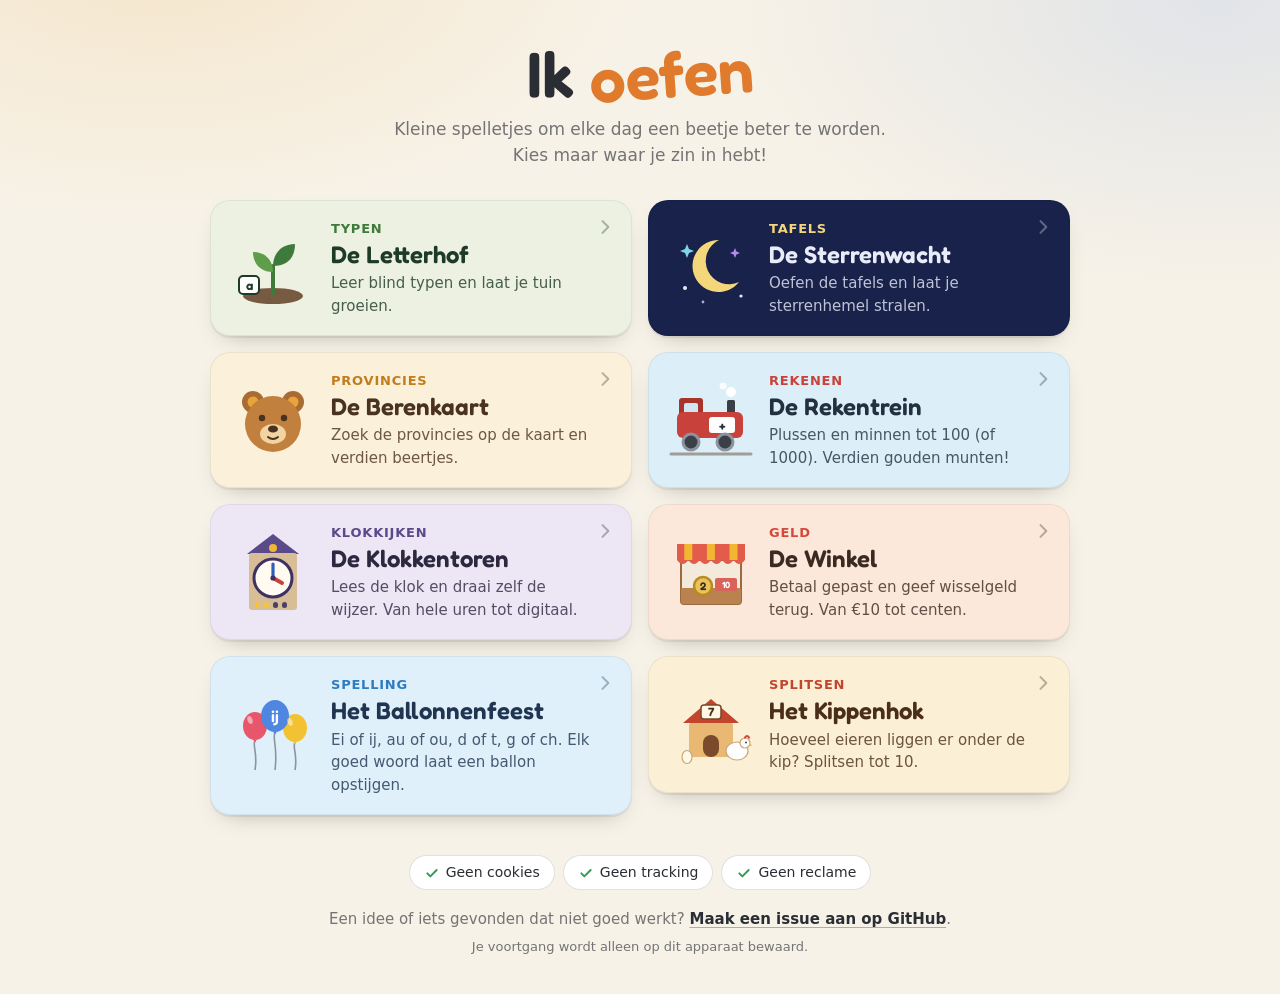
==== index.html @ abec137d "Alle spellen: layout schaalt met de schermhoogte, favicon en betere titel - Klokkentoren: grote wijz" ====
<!doctype html>
<html lang="nl">
<meta charset="utf-8">
<meta name="viewport" content="width=device-width, initial-scale=1">
<link rel="icon" href="/favicon.svg" type="image/svg+xml">
<link rel="apple-touch-icon" href="/apple-touch-icon.png">
<title>Ik oefen — gratis oefenspelletjes voor de basisschool</title>
<meta name="description" content="Gratis oefenspelletjes voor de basisschool: rekenen, splitsen, tafels, klokkijken, geld, spelling, typen en provincies. Geen cookies, geen tracking, geen reclame.">
<link rel="canonical" href="https://ik-oefen.nl/">
<meta property="og:type" content="website">
<meta property="og:locale" content="nl_NL">
<meta property="og:site_name" content="Ik oefen">
<meta property="og:title" content="Ik oefen — gratis oefenspelletjes voor de basisschool">
<meta property="og:description" content="Gratis oefenspelletjes voor de basisschool: rekenen, splitsen, tafels, klokkijken, geld, spelling, typen en provincies. Geen cookies, geen tracking, geen reclame.">
<meta property="og:url" content="https://ik-oefen.nl/">
<link rel="stylesheet" href="fonts/fredoka.css">
<style>
  :root{
    --papier:#F7F2E7;
    --tekst:#2A2D34;
    --zacht:rgba(42,45,52,.64);
    --lijn:rgba(42,45,52,.14);
  }
  *{box-sizing:border-box}
  html,body{margin:0}
  body{
    min-height:100vh;
    background:
      radial-gradient(700px 380px at 12% -5%, rgba(232,163,58,.16), transparent 70%),
      radial-gradient(700px 420px at 95% 0%, rgba(91,141,239,.14), transparent 70%),
      var(--papier);
    color:var(--tekst);
    font-family:ui-sans-serif,system-ui,-apple-system,"Segoe UI",Roboto,sans-serif;
    line-height:1.5;
    padding:40px 16px 32px;
  }
  .wrap{max-width:860px;margin:0 auto}

  header{text-align:center;margin-bottom:32px}
  h1{font-family:Fredoka,ui-rounded,system-ui,sans-serif;font-weight:600;font-size:clamp(40px,10vw,64px);line-height:1.05;margin:0}
  h1 span{display:inline-block;transform:rotate(-4deg);color:#E07A2C}
  .intro{margin:10px auto 0;max-width:30em;font-size:17px;color:var(--zacht)}

  .spellen{display:grid;grid-template-columns:repeat(auto-fit,minmax(min(100%,340px),1fr));gap:16px;list-style:none;padding:0;margin:0}
  .spel{
    position:relative;display:flex;gap:16px;align-items:center;min-height:132px;
    padding:18px 40px 18px 20px;border-radius:20px;text-decoration:none;color:var(--fg);background:var(--bg);
    border:1px solid rgba(0,0,0,.06);box-shadow:0 2px 0 rgba(0,0,0,.06),0 10px 24px -14px rgba(0,0,0,.35);
    transition:transform .15s ease, box-shadow .15s ease;
  }
  .spel:hover{transform:translateY(-3px) rotate(-.4deg);box-shadow:0 2px 0 rgba(0,0,0,.06),0 16px 30px -14px rgba(0,0,0,.4)}
  .spel:active{transform:translateY(0)}
  .spel:focus-visible{outline:3px solid #5B8DEF;outline-offset:3px}
  .spel svg{flex:none;width:84px;height:84px}
  .spel .wat{display:block;font-size:13px;font-weight:600;letter-spacing:.06em;text-transform:uppercase;color:var(--accent)}
  .spel h2{font-family:Fredoka,ui-rounded,sans-serif;font-weight:600;font-size:24px;line-height:1.15;margin:2px 0 4px}
  .spel p{margin:0;font-size:15px;opacity:.8}
  .spel .pijl{width:20px;height:20px;position:absolute;right:16px;top:16px;opacity:.35;transition:opacity .15s,transform .15s}
  .spel:hover .pijl{opacity:.8;transform:translateX(3px)}

  .letterhof{--bg:#ECF1E2;--fg:#1E3A28;--accent:#3F7A3D}
  .sterrenwacht{--bg:#18224A;--fg:#E9ECF8;--accent:#F3D77A}
  .berenkaart{--bg:#FBF0D9;--fg:#4A3220;--accent:#C27C1A}
  .rekentrein{--bg:#DCEEF7;--fg:#23313F;--accent:#C8423B}
  .klokkentoren{--bg:#ECE6F5;--fg:#2B2840;--accent:#5B4A8A}
  .winkel{--bg:#FCE8DA;--fg:#3A2A22;--accent:#D24A3A}
  .ballonnenfeest{--bg:#DFF0FB;--fg:#1F3550;--accent:#2F7BBF}
  .kippenhok{--bg:#FBEFD6;--fg:#4A2E1A;--accent:#C2452D}

  footer{margin-top:40px;text-align:center;font-size:15px;color:var(--zacht)}
  .beloftes{display:flex;flex-wrap:wrap;justify-content:center;gap:8px;list-style:none;padding:0;margin:0 0 18px}
  .beloftes li{display:inline-flex;align-items:center;gap:6px;background:#fff;border:1px solid var(--lijn);border-radius:999px;padding:6px 14px;color:var(--tekst);font-size:14px}
  .beloftes svg{width:16px;height:16px;color:#2F9E5B}
  footer p{margin:6px 0}
  footer a{color:var(--tekst);font-weight:600;text-decoration-color:rgba(42,45,52,.35);text-underline-offset:3px}
  footer a:hover{text-decoration-color:currentColor}
  .klein{font-size:13px}
</style>

<div class="wrap">
  <header>
    <h1>Ik <span>oefen</span></h1>
    <p class="intro">Kleine spelletjes om elke dag een beetje beter te worden. Kies maar waar je zin in hebt!</p>
  </header>

  <ul class="spellen">
    <li><a class="spel letterhof" href="typen/">
      <svg viewBox="0 0 84 84" aria-hidden="true">
        <ellipse cx="42" cy="70" rx="30" ry="8" fill="#6B4A31" opacity=".9"/>
        <path d="M42 68 V40" stroke="#3F7A3D" stroke-width="4" stroke-linecap="round"/>
        <path d="M42 46 C30 46 22 38 22 26 C34 26 42 34 42 46Z" fill="#5E9E4A"/>
        <path d="M42 40 C42 28 50 18 64 18 C64 32 56 40 42 40Z" fill="#3F7A3D"/>
        <rect x="8" y="50" width="20" height="18" rx="4" fill="#fff" stroke="#1E3A28" stroke-width="2"/>
        <text x="18" y="64" text-anchor="middle" font-family="Fredoka,sans-serif" font-weight="600" font-size="13" fill="#1E3A28">a</text>
      </svg>
      <div><span class="wat">Typen</span><h2>De Letterhof</h2><p>Leer blind typen en laat je tuin groeien.</p></div>
      <svg class="pijl" viewBox="0 0 24 24" width="20" height="20" aria-hidden="true"><path d="M9 5l7 7-7 7" fill="none" stroke="currentColor" stroke-width="2.4" stroke-linecap="round" stroke-linejoin="round"/></svg>
    </a></li>

    <li><a class="spel sterrenwacht" href="tafels/">
      <svg viewBox="0 0 84 84" aria-hidden="true">
        <path d="M50 14 A26 26 0 1 0 70 56 A20 20 0 1 1 50 14Z" fill="#F3D77A"/>
        <path d="M18 18 l2 5 5 2 -5 2 -2 5 -2 -5 -5 -2 5 -2z" fill="#7FD4E8"/>
        <path d="M66 22 l1.4 3.6 3.6 1.4 -3.6 1.4 -1.4 3.6 -1.4 -3.6 -3.6 -1.4 3.6 -1.4z" fill="#B48CF0"/>
        <circle cx="16" cy="62" r="2" fill="#E9ECF8"/><circle cx="72" cy="70" r="1.6" fill="#E9ECF8"/><circle cx="34" cy="76" r="1.4" fill="#E9ECF8" opacity=".7"/>
      </svg>
      <div><span class="wat">Tafels</span><h2>De Sterrenwacht</h2><p>Oefen de tafels en laat je sterrenhemel stralen.</p></div>
      <svg class="pijl" viewBox="0 0 24 24" width="20" height="20" aria-hidden="true"><path d="M9 5l7 7-7 7" fill="none" stroke="currentColor" stroke-width="2.4" stroke-linecap="round" stroke-linejoin="round"/></svg>
    </a></li>

    <li><a class="spel berenkaart" href="provincies/">
      <svg viewBox="0 0 84 84" aria-hidden="true">
        <circle cx="22" cy="24" r="11" fill="#A86B32"/><circle cx="62" cy="24" r="11" fill="#A86B32"/>
        <circle cx="22" cy="24" r="5.5" fill="#E8A33A"/><circle cx="62" cy="24" r="5.5" fill="#E8A33A"/>
        <circle cx="42" cy="46" r="28" fill="#C2803F"/>
        <ellipse cx="42" cy="56" rx="13" ry="10" fill="#F2D3A2"/>
        <ellipse cx="42" cy="51" rx="5" ry="3.6" fill="#4A3220"/>
        <path d="M37 59 q5 4 10 0" stroke="#4A3220" stroke-width="2" fill="none" stroke-linecap="round"/>
        <circle cx="31" cy="40" r="3.2" fill="#4A3220"/><circle cx="53" cy="40" r="3.2" fill="#4A3220"/>
      </svg>
      <div><span class="wat">Provincies</span><h2>De Berenkaart</h2><p>Zoek de provincies op de kaart en verdien beertjes.</p></div>
      <svg class="pijl" viewBox="0 0 24 24" width="20" height="20" aria-hidden="true"><path d="M9 5l7 7-7 7" fill="none" stroke="currentColor" stroke-width="2.4" stroke-linecap="round" stroke-linejoin="round"/></svg>
    </a></li>

    <li><a class="spel rekentrein" href="rekenen/">
      <svg viewBox="0 0 84 84" aria-hidden="true">
        <circle cx="62" cy="14" r="5" fill="#fff"/><circle cx="54" cy="8" r="3.5" fill="#fff" opacity=".8"/>
        <rect x="58" y="22" width="8" height="14" rx="1.5" fill="#3A3F48"/>
        <rect x="10" y="20" width="24" height="22" rx="3" fill="#A8332D"/>
        <rect x="15" y="25" width="14" height="11" rx="2" fill="#CFE7F4"/>
        <rect x="8" y="34" width="66" height="26" rx="6" fill="#C8423B"/>
        <rect x="40" y="39" width="26" height="16" rx="3" fill="#fff"/>
        <text x="53" y="52" text-anchor="middle" font-family="Fredoka,sans-serif" font-weight="600" font-size="13" fill="#23313F">+</text>
        <circle cx="22" cy="64" r="8" fill="#3A3F48" stroke="#8C939E" stroke-width="3"/>
        <circle cx="56" cy="64" r="8" fill="#3A3F48" stroke="#8C939E" stroke-width="3"/>
        <path d="M2 76 H82" stroke="#7A6A58" stroke-width="3" stroke-linecap="round" opacity=".6"/>
      </svg>
      <div><span class="wat">Rekenen</span><h2>De Rekentrein</h2><p>Plussen en minnen tot 100 (of 1000). Verdien gouden munten!</p></div>
      <svg class="pijl" viewBox="0 0 24 24" width="20" height="20" aria-hidden="true"><path d="M9 5l7 7-7 7" fill="none" stroke="currentColor" stroke-width="2.4" stroke-linecap="round" stroke-linejoin="round"/></svg>
    </a></li>
    <li><a class="spel klokkentoren" href="klok/">
      <svg viewBox="0 0 84 84" aria-hidden="true">
        <path d="M42 4 L68 24 H16 Z" fill="#5B4A8A"/>
        <circle cx="42" cy="18" r="4" fill="#F2B632"/>
        <rect x="18" y="23" width="48" height="57" rx="3" fill="#D8BE96"/>
        <circle cx="42" cy="48" r="19" fill="#FFFBF0" stroke="#3E3263" stroke-width="3"/>
        <path d="M42 48 V34" stroke="#2F5FB8" stroke-width="3.2" stroke-linecap="round"/>
        <path d="M42 48 L51 53" stroke="#C8423B" stroke-width="4" stroke-linecap="round"/>
        <circle cx="42" cy="48" r="2.6" fill="#3E3263"/>
        <g fill="#F5C342"><rect x="24" y="72" width="5" height="6" rx="2.5"/><rect x="33" y="72" width="5" height="6" rx="2.5"/></g>
        <g fill="#4A4166"><rect x="42" y="72" width="5" height="6" rx="2.5"/><rect x="51" y="72" width="5" height="6" rx="2.5"/></g>
      </svg>
      <div><span class="wat">Klokkijken</span><h2>De Klokkentoren</h2><p>Lees de klok en draai zelf de wijzer. Van hele uren tot digitaal.</p></div>
      <svg class="pijl" viewBox="0 0 24 24" width="20" height="20" aria-hidden="true"><path d="M9 5l7 7-7 7" fill="none" stroke="currentColor" stroke-width="2.4" stroke-linecap="round" stroke-linejoin="round"/></svg>
    </a></li>
    <li><a class="spel winkel" href="geld/">
      <svg viewBox="0 0 84 84" aria-hidden="true">
        <rect x="12" y="30" width="60" height="44" rx="3" fill="#F4EADB" stroke="#9C6A3D" stroke-width="2"/>
        <path d="M8 14 H76 V30 H8 Z" fill="#E25B4B"/>
        <path d="M8 30 q5.7 8 11.3 0 q5.7 8 11.3 0 q5.7 8 11.3 0 q5.7 8 11.3 0 q5.7 8 11.3 0 q5.7 8 11.3 0 Z" fill="#E25B4B"/>
        <path d="M19.3 14 V30 M41.9 14 V30 M64.5 14 V30" stroke="#F2B632" stroke-width="8"/>
        <rect x="12" y="58" width="60" height="16" rx="2" fill="#B9824F"/>
        <circle cx="34" cy="56" r="9" fill="#E9C25A" stroke="#B88A1F" stroke-width="2.5"/>
        <text x="34" y="60" text-anchor="middle" font-family="Fredoka,sans-serif" font-weight="600" font-size="11" fill="#3A2A22">2</text>
        <rect x="46" y="48" width="22" height="13" rx="2" fill="#D9625A"/>
        <text x="57" y="58" text-anchor="middle" font-family="Fredoka,sans-serif" font-weight="600" font-size="9" fill="#fff">10</text>
      </svg>
      <div><span class="wat">Geld</span><h2>De Winkel</h2><p>Betaal gepast en geef wisselgeld terug. Van €10 tot centen.</p></div>
      <svg class="pijl" viewBox="0 0 24 24" width="20" height="20" aria-hidden="true"><path d="M9 5l7 7-7 7" fill="none" stroke="currentColor" stroke-width="2.4" stroke-linecap="round" stroke-linejoin="round"/></svg>
    </a></li>
    <li><a class="spel ballonnenfeest" href="spelling/">
      <svg viewBox="0 0 84 84" aria-hidden="true">
        <path d="M24 46c-3 6 3 12 0 30M44 38c-3 7 3 14 0 38M64 48c-3 6 3 12 0 28" fill="none" stroke="#8A93A0" stroke-width="1.6"/>
        <ellipse cx="24" cy="32" rx="12" ry="14" fill="#E8566C"/><path d="M22 45.5h4l-2 3z" fill="#E8566C"/>
        <ellipse cx="64" cy="34" rx="12" ry="14" fill="#F2C232"/><path d="M62 47.5h4l-2 3z" fill="#F2C232"/>
        <ellipse cx="44" cy="22" rx="14" ry="16" fill="#4F86E0"/><path d="M42 37.5h4l-2 3z" fill="#4F86E0"/>
        <text x="44" y="28" text-anchor="middle" font-family="Fredoka,sans-serif" font-weight="600" font-size="16" fill="#fff">ij</text>
        <ellipse cx="19" cy="26" rx="2.5" ry="4" fill="rgba(255,255,255,.5)" transform="rotate(-20 19 26)"/>
        <ellipse cx="59" cy="28" rx="2.5" ry="4" fill="rgba(255,255,255,.5)" transform="rotate(-20 59 28)"/>
      </svg>
      <div><span class="wat">Spelling</span><h2>Het Ballonnenfeest</h2><p>Ei of ij, au of ou, d of t, g of ch. Elk goed woord laat een ballon opstijgen.</p></div>
      <svg class="pijl" viewBox="0 0 24 24" width="20" height="20" aria-hidden="true"><path d="M9 5l7 7-7 7" fill="none" stroke="currentColor" stroke-width="2.4" stroke-linecap="round" stroke-linejoin="round"/></svg>
    </a></li>
    <li><a class="spel kippenhok" href="splitsen/">
      <svg viewBox="0 0 84 84" aria-hidden="true">
        <path d="M14 40 L42 16 L70 40 Z" fill="#C2452D"/>
        <rect x="20" y="40" width="44" height="34" rx="2" fill="#E9B872"/>
        <rect x="34" y="52" width="16" height="22" rx="8" fill="#7A4A2A"/>
        <rect x="32" y="22" width="20" height="14" rx="3" fill="#FFF8E7" stroke="#7A4A2A" stroke-width="1.5"/>
        <text x="42" y="33" text-anchor="middle" font-family="Fredoka,sans-serif" font-weight="600" font-size="12" fill="#4A2E1A">7</text>
        <ellipse cx="18" cy="74" rx="5" ry="6.5" fill="#FFF8E7" stroke="#C9A877" stroke-width="1.2"/>
        <ellipse cx="68" cy="68" rx="11" ry="9" fill="#FFFFFF" stroke="#C9A877" stroke-width="1.2"/>
        <circle cx="76" cy="60" r="5" fill="#FFFFFF" stroke="#C9A877" stroke-width="1.2"/>
        <path d="M76 54.5 q2 -3 4 0" fill="none" stroke="#D9443B" stroke-width="2.2" stroke-linecap="round"/>
        <path d="M80.5 61 l3 1 l-3 1.2 z" fill="#F2B632"/><circle cx="77" cy="59.5" r=".9" fill="#4A2E1A"/>
      </svg>
      <div><span class="wat">Splitsen</span><h2>Het Kippenhok</h2><p>Hoeveel eieren liggen er onder de kip? Splitsen tot 10.</p></div>
      <svg class="pijl" viewBox="0 0 24 24" width="20" height="20" aria-hidden="true"><path d="M9 5l7 7-7 7" fill="none" stroke="currentColor" stroke-width="2.4" stroke-linecap="round" stroke-linejoin="round"/></svg>
    </a></li>
  </ul>

  <footer>
    <ul class="beloftes">
      <li><svg viewBox="0 0 24 24" aria-hidden="true"><path d="M5 12.5l4.5 4.5L19 7.5" fill="none" stroke="currentColor" stroke-width="3" stroke-linecap="round" stroke-linejoin="round"/></svg>Geen cookies</li>
      <li><svg viewBox="0 0 24 24" aria-hidden="true"><path d="M5 12.5l4.5 4.5L19 7.5" fill="none" stroke="currentColor" stroke-width="3" stroke-linecap="round" stroke-linejoin="round"/></svg>Geen tracking</li>
      <li><svg viewBox="0 0 24 24" aria-hidden="true"><path d="M5 12.5l4.5 4.5L19 7.5" fill="none" stroke="currentColor" stroke-width="3" stroke-linecap="round" stroke-linejoin="round"/></svg>Geen reclame</li>
    </ul>
    <p>Een idee of iets gevonden dat niet goed werkt? <a href="https://github.com/NielsZeilemaker/ik-oefen/issues/new" rel="noopener">Maak een issue aan op GitHub</a>.</p>
    <p class="klein">Je voortgang wordt alleen op dit apparaat bewaard.</p>
  </footer>
</div>
</html>
---- fonts/fredoka.css ----
/* Fredoka, zelf gehost (SIL Open Font License 1.1, zie OFL-fredoka.txt).
   Variabel font: één bestand bevat de diktes 400 t/m 600. */
@font-face {
  font-family: 'Fredoka';
  font-style: normal;
  font-weight: 400 600;
  font-display: swap;
  src: url(fredoka-latin-ext.woff2) format('woff2');
  unicode-range: U+0100-02BA, U+02BD-02C5, U+02C7-02CC, U+02CE-02D7, U+02DD-02FF, U+0304, U+0308, U+0329, U+1D00-1DBF, U+1E00-1E9F, U+1EF2-1EFF, U+2020, U+20A0-20AB, U+20AD-20C4, U+2113, U+2C60-2C7F, U+A720-A7FF;
}
@font-face {
  font-family: 'Fredoka';
  font-style: normal;
  font-weight: 400 600;
  font-display: swap;
  src: url(fredoka-latin.woff2) format('woff2');
  unicode-range: U+0000-00FF, U+0131, U+0152-0153, U+02BB-02BC, U+02C6, U+02DA, U+02DC, U+0304, U+0308, U+0329, U+2000-206F, U+20AC, U+2122, U+2191, U+2193, U+2212, U+2215, U+FEFF, U+FFFD;
}
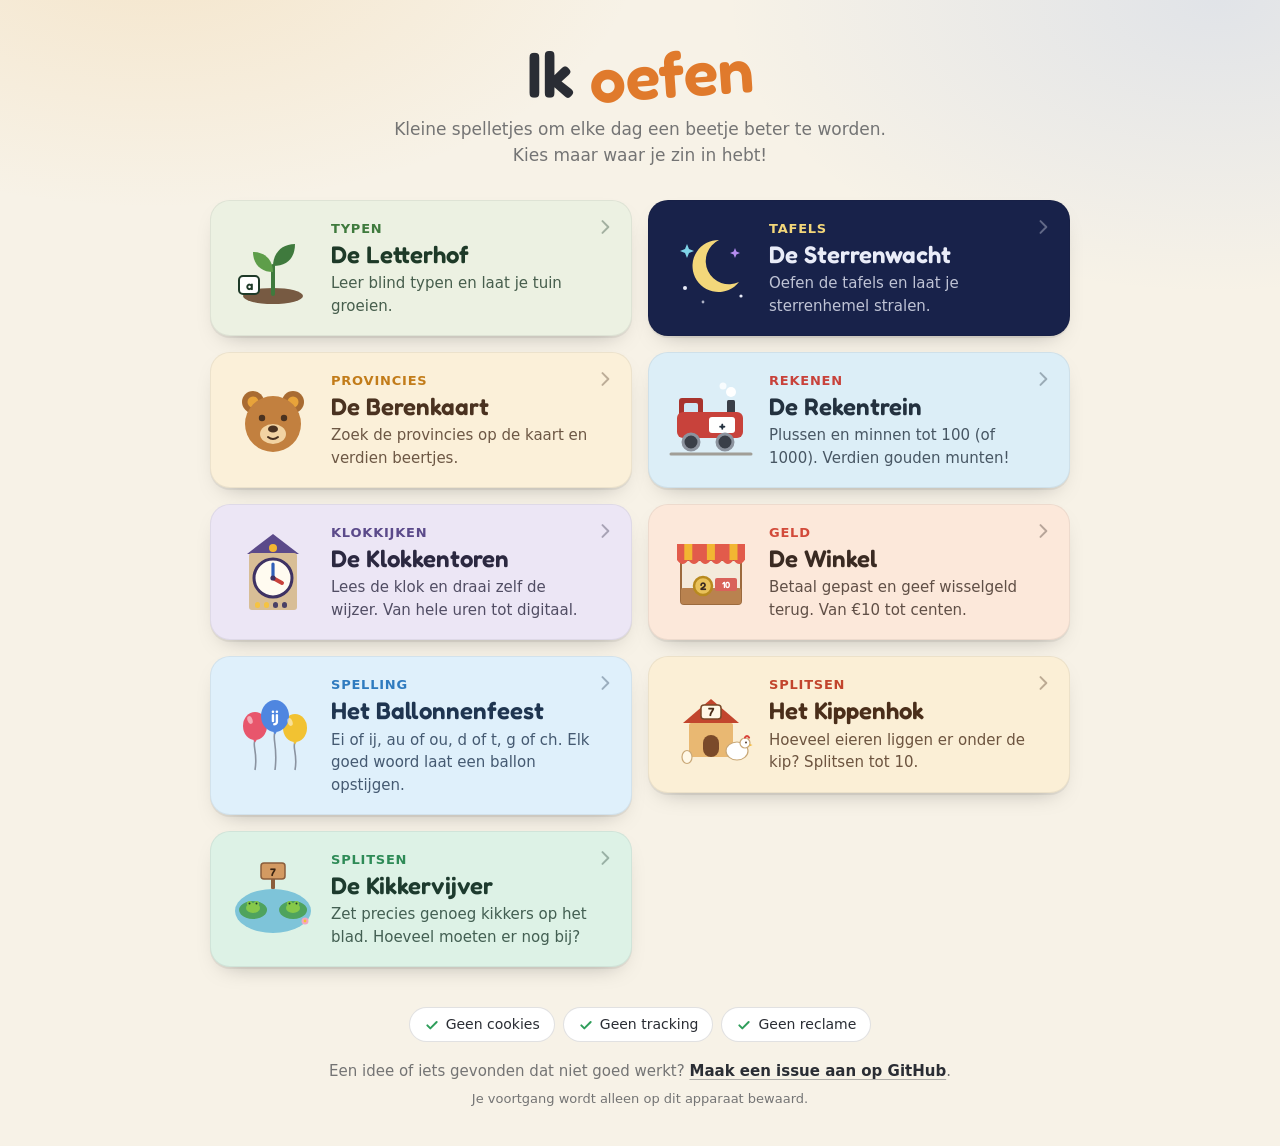
==== commit f5c02cee: "Kikkervijver: nieuw spel om aanvullen tot 10 te oefenen Een bordje toont hoeveel kikkers er in de vi" ====
--- a/index.html
+++ b/index.html
@@ -66,6 +66,7 @@
   .winkel{--bg:#FCE8DA;--fg:#3A2A22;--accent:#D24A3A}
   .ballonnenfeest{--bg:#DFF0FB;--fg:#1F3550;--accent:#2F7BBF}
   .kippenhok{--bg:#FBEFD6;--fg:#4A2E1A;--accent:#C2452D}
+  .kikkervijver{--bg:#DDF2E6;--fg:#1D3B2E;--accent:#2E8B57}
 
   footer{margin-top:40px;text-align:center;font-size:15px;color:var(--zacht)}
   .beloftes{display:flex;flex-wrap:wrap;justify-content:center;gap:8px;list-style:none;padding:0;margin:0 0 18px}
@@ -195,6 +196,23 @@
         <path d="M80.5 61 l3 1 l-3 1.2 z" fill="#F2B632"/><circle cx="77" cy="59.5" r=".9" fill="#4A2E1A"/>
       </svg>
       <div><span class="wat">Splitsen</span><h2>Het Kippenhok</h2><p>Hoeveel eieren liggen er onder de kip? Splitsen tot 10.</p></div>
+      <svg class="pijl" viewBox="0 0 24 24" width="20" height="20" aria-hidden="true"><path d="M9 5l7 7-7 7" fill="none" stroke="currentColor" stroke-width="2.4" stroke-linecap="round" stroke-linejoin="round"/></svg>
+    </a></li>
+    <li><a class="spel kikkervijver" href="verdelen/">
+      <svg viewBox="0 0 84 84" aria-hidden="true">
+        <ellipse cx="42" cy="54" rx="38" ry="22" fill="#7EC4D9"/>
+        <path d="M22 44 a14 9 0 1 0 0.1 0 Z M22 44 l6 9" fill="#4FA35E"/>
+        <path d="M62 44 a14 9 0 1 0 0.1 0 Z M62 44 l-6 9" fill="#4FA35E"/>
+        <ellipse cx="22" cy="51" rx="7" ry="5" fill="#86C94A"/><circle cx="18.5" cy="46.5" r="2.6" fill="#86C94A"/><circle cx="25.5" cy="46.5" r="2.6" fill="#86C94A"/>
+        <circle cx="18.5" cy="46.5" r="1" fill="#1D3B2E"/><circle cx="25.5" cy="46.5" r="1" fill="#1D3B2E"/>
+        <ellipse cx="62" cy="51" rx="7" ry="5" fill="#86C94A"/><circle cx="58.5" cy="46.5" r="2.6" fill="#86C94A"/><circle cx="65.5" cy="46.5" r="2.6" fill="#86C94A"/>
+        <circle cx="58.5" cy="46.5" r="1" fill="#1D3B2E"/><circle cx="65.5" cy="46.5" r="1" fill="#1D3B2E"/>
+        <rect x="40" y="18" width="4" height="14" rx="1" fill="#8B5E3C"/>
+        <rect x="30" y="6" width="24" height="16" rx="3" fill="#D39A62" stroke="#8B5E3C" stroke-width="1.5"/>
+        <text x="42" y="18.5" text-anchor="middle" font-family="Fredoka,sans-serif" font-weight="600" font-size="11" fill="#3A2412">7</text>
+        <circle cx="74" cy="64" r="3.5" fill="#F4A6C0"/><circle cx="74" cy="64" r="1.4" fill="#F2C232"/>
+      </svg>
+      <div><span class="wat">Splitsen</span><h2>De Kikkervijver</h2><p>Zet precies genoeg kikkers op het blad. Hoeveel moeten er nog bij?</p></div>
       <svg class="pijl" viewBox="0 0 24 24" width="20" height="20" aria-hidden="true"><path d="M9 5l7 7-7 7" fill="none" stroke="currentColor" stroke-width="2.4" stroke-linecap="round" stroke-linejoin="round"/></svg>
     </a></li>
   </ul>
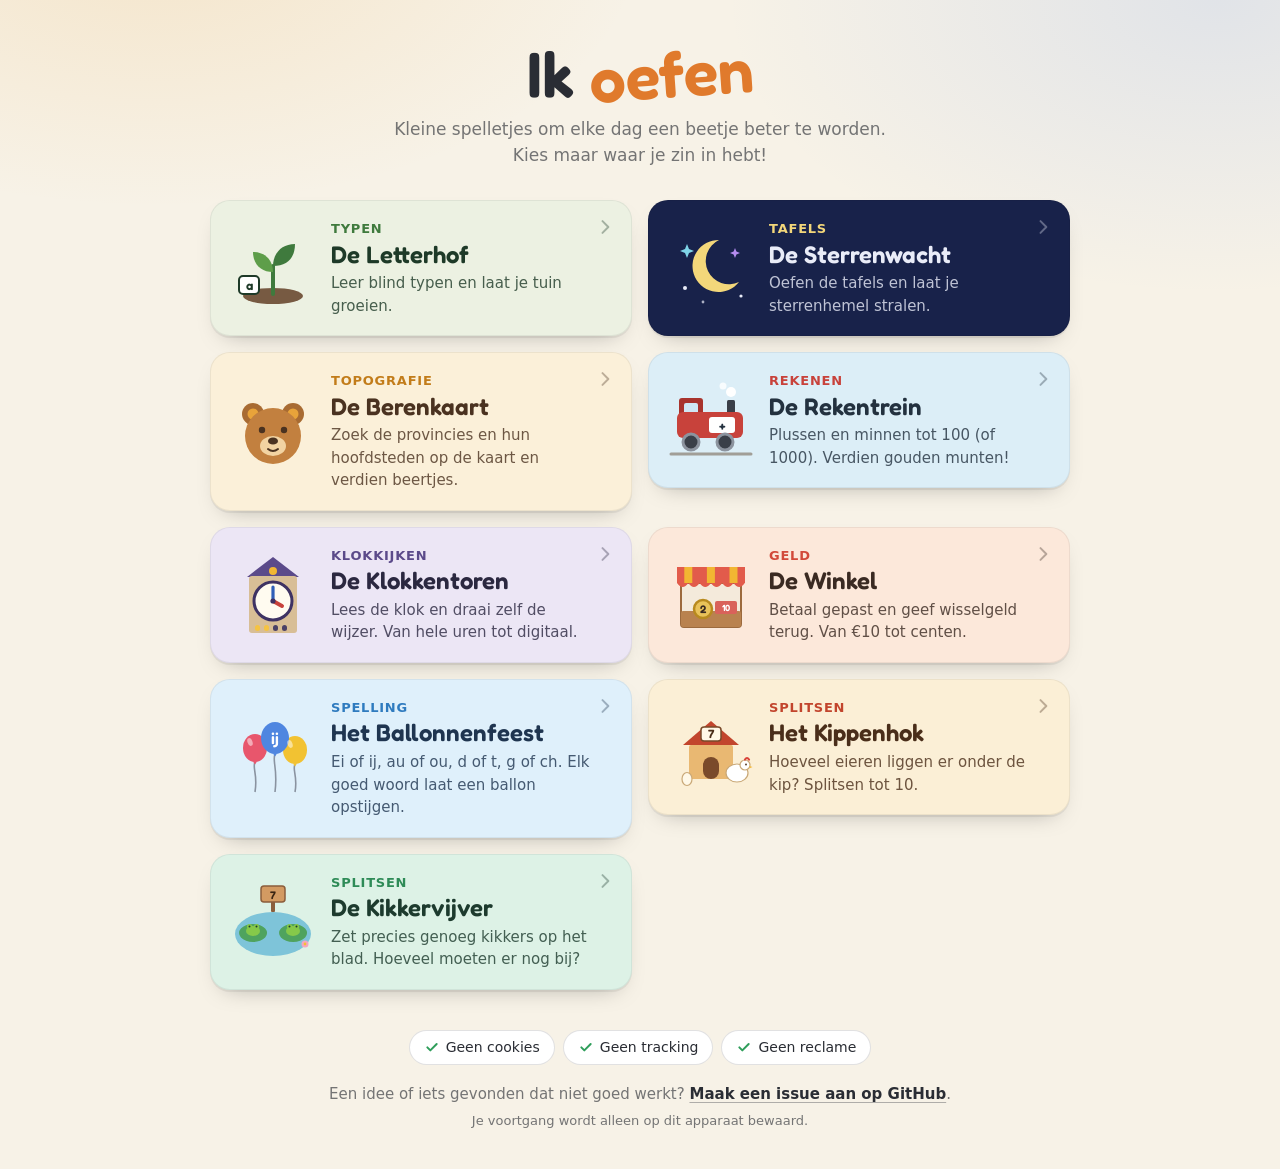
==== commit b2cd603c: "Berenkaart: ook de hoofdsteden van de provincies oefenen Kies wat je oefent (Provincies of Hoofdsted" ====
--- a/index.html
+++ b/index.html
@@ -5,13 +5,13 @@
 <link rel="icon" href="/favicon.svg" type="image/svg+xml">
 <link rel="apple-touch-icon" href="/apple-touch-icon.png">
 <title>Ik oefen — gratis oefenspelletjes voor de basisschool</title>
-<meta name="description" content="Gratis oefenspelletjes voor de basisschool: rekenen, splitsen, tafels, klokkijken, geld, spelling, typen en provincies. Geen cookies, geen tracking, geen reclame.">
+<meta name="description" content="Gratis oefenspelletjes voor de basisschool: rekenen, splitsen, tafels, klokkijken, geld, spelling, typen, provincies en hoofdsteden. Geen cookies, geen tracking, geen reclame.">
 <link rel="canonical" href="https://ik-oefen.nl/">
 <meta property="og:type" content="website">
 <meta property="og:locale" content="nl_NL">
 <meta property="og:site_name" content="Ik oefen">
 <meta property="og:title" content="Ik oefen — gratis oefenspelletjes voor de basisschool">
-<meta property="og:description" content="Gratis oefenspelletjes voor de basisschool: rekenen, splitsen, tafels, klokkijken, geld, spelling, typen en provincies. Geen cookies, geen tracking, geen reclame.">
+<meta property="og:description" content="Gratis oefenspelletjes voor de basisschool: rekenen, splitsen, tafels, klokkijken, geld, spelling, typen, provincies en hoofdsteden. Geen cookies, geen tracking, geen reclame.">
 <meta property="og:url" content="https://ik-oefen.nl/">
 <link rel="stylesheet" href="fonts/fredoka.css">
 <style>
@@ -119,7 +119,7 @@
         <path d="M37 59 q5 4 10 0" stroke="#4A3220" stroke-width="2" fill="none" stroke-linecap="round"/>
         <circle cx="31" cy="40" r="3.2" fill="#4A3220"/><circle cx="53" cy="40" r="3.2" fill="#4A3220"/>
       </svg>
-      <div><span class="wat">Provincies</span><h2>De Berenkaart</h2><p>Zoek de provincies op de kaart en verdien beertjes.</p></div>
+      <div><span class="wat">Topografie</span><h2>De Berenkaart</h2><p>Zoek de provincies en hun hoofdsteden op de kaart en verdien beertjes.</p></div>
       <svg class="pijl" viewBox="0 0 24 24" width="20" height="20" aria-hidden="true"><path d="M9 5l7 7-7 7" fill="none" stroke="currentColor" stroke-width="2.4" stroke-linecap="round" stroke-linejoin="round"/></svg>
     </a></li>
 
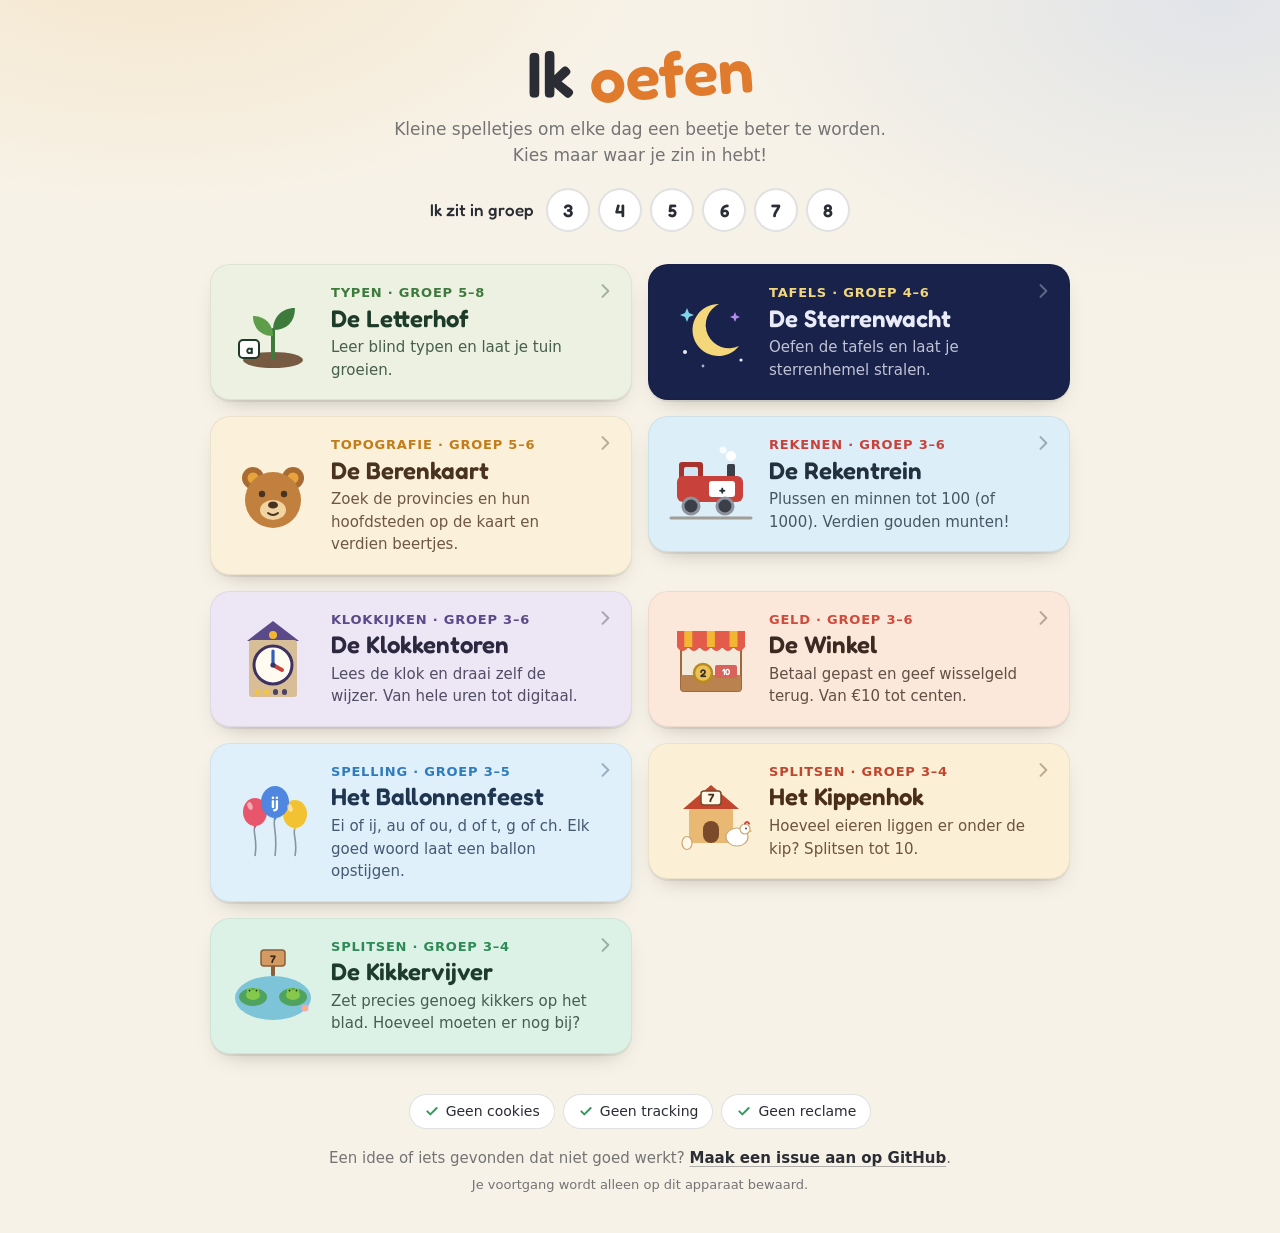
==== commit 4bc377b0: "Startpagina: groep op elke kaart en een groepkiezer Elke kaart toont voor welke groepen het spel is." ====
--- a/index.html
+++ b/index.html
@@ -55,6 +55,23 @@
   .spel .wat{display:block;font-size:13px;font-weight:600;letter-spacing:.06em;text-transform:uppercase;color:var(--accent)}
   .spel h2{font-family:Fredoka,ui-rounded,sans-serif;font-weight:600;font-size:24px;line-height:1.15;margin:2px 0 4px}
   .spel p{margin:0;font-size:15px;opacity:.8}
+  .spel .groep{white-space:nowrap}
+  .spellen li{transition:opacity .2s}
+  .spellen li.anders{opacity:.5}
+  .spellen li.anders:hover,.spellen li.anders:focus-within{opacity:1}
+
+  .kiesgroep{display:flex;flex-wrap:wrap;align-items:center;justify-content:center;gap:8px;margin:20px 0 0}
+  .kiesgroep span{font-family:Fredoka,ui-rounded,sans-serif;font-weight:500;font-size:17px;margin-right:4px}
+  .kiesgroep button{
+    font:600 18px/1 Fredoka,ui-rounded,sans-serif;width:44px;height:44px;border-radius:50%;cursor:pointer;
+    background:#fff;color:var(--tekst);border:2px solid var(--lijn);touch-action:manipulation;
+    transition:background .15s,border-color .15s,transform .1s;
+  }
+  .kiesgroep button:hover{border-color:#E07A2C}
+  .kiesgroep button:active{transform:scale(.94)}
+  .kiesgroep button:focus-visible{outline:3px solid #5B8DEF;outline-offset:2px}
+  .kiesgroep button[aria-pressed="true"]{background:#E07A2C;border-color:#E07A2C;color:#fff}
+  @media (max-width:480px){ .kiesgroep span{flex-basis:100%;text-align:center;margin:0} }
   .spel .pijl{width:20px;height:20px;position:absolute;right:16px;top:16px;opacity:.35;transition:opacity .15s,transform .15s}
   .spel:hover .pijl{opacity:.8;transform:translateX(3px)}
 
@@ -82,10 +99,19 @@
   <header>
     <h1>Ik <span>oefen</span></h1>
     <p class="intro">Kleine spelletjes om elke dag een beetje beter te worden. Kies maar waar je zin in hebt!</p>
+    <div class="kiesgroep" role="group" aria-label="In welke groep zit je?">
+      <span>Ik zit in groep</span>
+      <button type="button" data-groep="3" aria-pressed="false">3</button>
+      <button type="button" data-groep="4" aria-pressed="false">4</button>
+      <button type="button" data-groep="5" aria-pressed="false">5</button>
+      <button type="button" data-groep="6" aria-pressed="false">6</button>
+      <button type="button" data-groep="7" aria-pressed="false">7</button>
+      <button type="button" data-groep="8" aria-pressed="false">8</button>
+    </div>
   </header>
 
   <ul class="spellen">
-    <li><a class="spel letterhof" href="typen/">
+    <li><a class="spel letterhof" href="typen/" data-groep="5-8">
       <svg viewBox="0 0 84 84" aria-hidden="true">
         <ellipse cx="42" cy="70" rx="30" ry="8" fill="#6B4A31" opacity=".9"/>
         <path d="M42 68 V40" stroke="#3F7A3D" stroke-width="4" stroke-linecap="round"/>
@@ -94,22 +120,22 @@
         <rect x="8" y="50" width="20" height="18" rx="4" fill="#fff" stroke="#1E3A28" stroke-width="2"/>
         <text x="18" y="64" text-anchor="middle" font-family="Fredoka,sans-serif" font-weight="600" font-size="13" fill="#1E3A28">a</text>
       </svg>
-      <div><span class="wat">Typen</span><h2>De Letterhof</h2><p>Leer blind typen en laat je tuin groeien.</p></div>
-      <svg class="pijl" viewBox="0 0 24 24" width="20" height="20" aria-hidden="true"><path d="M9 5l7 7-7 7" fill="none" stroke="currentColor" stroke-width="2.4" stroke-linecap="round" stroke-linejoin="round"/></svg>
-    </a></li>
-
-    <li><a class="spel sterrenwacht" href="tafels/">
+      <div><span class="wat">Typen<span class="groep"> · groep 5–8</span></span><h2>De Letterhof</h2><p>Leer blind typen en laat je tuin groeien.</p></div>
+      <svg class="pijl" viewBox="0 0 24 24" width="20" height="20" aria-hidden="true"><path d="M9 5l7 7-7 7" fill="none" stroke="currentColor" stroke-width="2.4" stroke-linecap="round" stroke-linejoin="round"/></svg>
+    </a></li>
+
+    <li><a class="spel sterrenwacht" href="tafels/" data-groep="4-6">
       <svg viewBox="0 0 84 84" aria-hidden="true">
         <path d="M50 14 A26 26 0 1 0 70 56 A20 20 0 1 1 50 14Z" fill="#F3D77A"/>
         <path d="M18 18 l2 5 5 2 -5 2 -2 5 -2 -5 -5 -2 5 -2z" fill="#7FD4E8"/>
         <path d="M66 22 l1.4 3.6 3.6 1.4 -3.6 1.4 -1.4 3.6 -1.4 -3.6 -3.6 -1.4 3.6 -1.4z" fill="#B48CF0"/>
         <circle cx="16" cy="62" r="2" fill="#E9ECF8"/><circle cx="72" cy="70" r="1.6" fill="#E9ECF8"/><circle cx="34" cy="76" r="1.4" fill="#E9ECF8" opacity=".7"/>
       </svg>
-      <div><span class="wat">Tafels</span><h2>De Sterrenwacht</h2><p>Oefen de tafels en laat je sterrenhemel stralen.</p></div>
-      <svg class="pijl" viewBox="0 0 24 24" width="20" height="20" aria-hidden="true"><path d="M9 5l7 7-7 7" fill="none" stroke="currentColor" stroke-width="2.4" stroke-linecap="round" stroke-linejoin="round"/></svg>
-    </a></li>
-
-    <li><a class="spel berenkaart" href="provincies/">
+      <div><span class="wat">Tafels<span class="groep"> · groep 4–6</span></span><h2>De Sterrenwacht</h2><p>Oefen de tafels en laat je sterrenhemel stralen.</p></div>
+      <svg class="pijl" viewBox="0 0 24 24" width="20" height="20" aria-hidden="true"><path d="M9 5l7 7-7 7" fill="none" stroke="currentColor" stroke-width="2.4" stroke-linecap="round" stroke-linejoin="round"/></svg>
+    </a></li>
+
+    <li><a class="spel berenkaart" href="provincies/" data-groep="5-6">
       <svg viewBox="0 0 84 84" aria-hidden="true">
         <circle cx="22" cy="24" r="11" fill="#A86B32"/><circle cx="62" cy="24" r="11" fill="#A86B32"/>
         <circle cx="22" cy="24" r="5.5" fill="#E8A33A"/><circle cx="62" cy="24" r="5.5" fill="#E8A33A"/>
@@ -119,11 +145,11 @@
         <path d="M37 59 q5 4 10 0" stroke="#4A3220" stroke-width="2" fill="none" stroke-linecap="round"/>
         <circle cx="31" cy="40" r="3.2" fill="#4A3220"/><circle cx="53" cy="40" r="3.2" fill="#4A3220"/>
       </svg>
-      <div><span class="wat">Topografie</span><h2>De Berenkaart</h2><p>Zoek de provincies en hun hoofdsteden op de kaart en verdien beertjes.</p></div>
-      <svg class="pijl" viewBox="0 0 24 24" width="20" height="20" aria-hidden="true"><path d="M9 5l7 7-7 7" fill="none" stroke="currentColor" stroke-width="2.4" stroke-linecap="round" stroke-linejoin="round"/></svg>
-    </a></li>
-
-    <li><a class="spel rekentrein" href="rekenen/">
+      <div><span class="wat">Topografie<span class="groep"> · groep 5–6</span></span><h2>De Berenkaart</h2><p>Zoek de provincies en hun hoofdsteden op de kaart en verdien beertjes.</p></div>
+      <svg class="pijl" viewBox="0 0 24 24" width="20" height="20" aria-hidden="true"><path d="M9 5l7 7-7 7" fill="none" stroke="currentColor" stroke-width="2.4" stroke-linecap="round" stroke-linejoin="round"/></svg>
+    </a></li>
+
+    <li><a class="spel rekentrein" href="rekenen/" data-groep="3-6">
       <svg viewBox="0 0 84 84" aria-hidden="true">
         <circle cx="62" cy="14" r="5" fill="#fff"/><circle cx="54" cy="8" r="3.5" fill="#fff" opacity=".8"/>
         <rect x="58" y="22" width="8" height="14" rx="1.5" fill="#3A3F48"/>
@@ -136,10 +162,10 @@
         <circle cx="56" cy="64" r="8" fill="#3A3F48" stroke="#8C939E" stroke-width="3"/>
         <path d="M2 76 H82" stroke="#7A6A58" stroke-width="3" stroke-linecap="round" opacity=".6"/>
       </svg>
-      <div><span class="wat">Rekenen</span><h2>De Rekentrein</h2><p>Plussen en minnen tot 100 (of 1000). Verdien gouden munten!</p></div>
-      <svg class="pijl" viewBox="0 0 24 24" width="20" height="20" aria-hidden="true"><path d="M9 5l7 7-7 7" fill="none" stroke="currentColor" stroke-width="2.4" stroke-linecap="round" stroke-linejoin="round"/></svg>
-    </a></li>
-    <li><a class="spel klokkentoren" href="klok/">
+      <div><span class="wat">Rekenen<span class="groep"> · groep 3–6</span></span><h2>De Rekentrein</h2><p>Plussen en minnen tot 100 (of 1000). Verdien gouden munten!</p></div>
+      <svg class="pijl" viewBox="0 0 24 24" width="20" height="20" aria-hidden="true"><path d="M9 5l7 7-7 7" fill="none" stroke="currentColor" stroke-width="2.4" stroke-linecap="round" stroke-linejoin="round"/></svg>
+    </a></li>
+    <li><a class="spel klokkentoren" href="klok/" data-groep="3-6">
       <svg viewBox="0 0 84 84" aria-hidden="true">
         <path d="M42 4 L68 24 H16 Z" fill="#5B4A8A"/>
         <circle cx="42" cy="18" r="4" fill="#F2B632"/>
@@ -151,10 +177,10 @@
         <g fill="#F5C342"><rect x="24" y="72" width="5" height="6" rx="2.5"/><rect x="33" y="72" width="5" height="6" rx="2.5"/></g>
         <g fill="#4A4166"><rect x="42" y="72" width="5" height="6" rx="2.5"/><rect x="51" y="72" width="5" height="6" rx="2.5"/></g>
       </svg>
-      <div><span class="wat">Klokkijken</span><h2>De Klokkentoren</h2><p>Lees de klok en draai zelf de wijzer. Van hele uren tot digitaal.</p></div>
-      <svg class="pijl" viewBox="0 0 24 24" width="20" height="20" aria-hidden="true"><path d="M9 5l7 7-7 7" fill="none" stroke="currentColor" stroke-width="2.4" stroke-linecap="round" stroke-linejoin="round"/></svg>
-    </a></li>
-    <li><a class="spel winkel" href="geld/">
+      <div><span class="wat">Klokkijken<span class="groep"> · groep 3–6</span></span><h2>De Klokkentoren</h2><p>Lees de klok en draai zelf de wijzer. Van hele uren tot digitaal.</p></div>
+      <svg class="pijl" viewBox="0 0 24 24" width="20" height="20" aria-hidden="true"><path d="M9 5l7 7-7 7" fill="none" stroke="currentColor" stroke-width="2.4" stroke-linecap="round" stroke-linejoin="round"/></svg>
+    </a></li>
+    <li><a class="spel winkel" href="geld/" data-groep="3-6">
       <svg viewBox="0 0 84 84" aria-hidden="true">
         <rect x="12" y="30" width="60" height="44" rx="3" fill="#F4EADB" stroke="#9C6A3D" stroke-width="2"/>
         <path d="M8 14 H76 V30 H8 Z" fill="#E25B4B"/>
@@ -166,10 +192,10 @@
         <rect x="46" y="48" width="22" height="13" rx="2" fill="#D9625A"/>
         <text x="57" y="58" text-anchor="middle" font-family="Fredoka,sans-serif" font-weight="600" font-size="9" fill="#fff">10</text>
       </svg>
-      <div><span class="wat">Geld</span><h2>De Winkel</h2><p>Betaal gepast en geef wisselgeld terug. Van €10 tot centen.</p></div>
-      <svg class="pijl" viewBox="0 0 24 24" width="20" height="20" aria-hidden="true"><path d="M9 5l7 7-7 7" fill="none" stroke="currentColor" stroke-width="2.4" stroke-linecap="round" stroke-linejoin="round"/></svg>
-    </a></li>
-    <li><a class="spel ballonnenfeest" href="spelling/">
+      <div><span class="wat">Geld<span class="groep"> · groep 3–6</span></span><h2>De Winkel</h2><p>Betaal gepast en geef wisselgeld terug. Van €10 tot centen.</p></div>
+      <svg class="pijl" viewBox="0 0 24 24" width="20" height="20" aria-hidden="true"><path d="M9 5l7 7-7 7" fill="none" stroke="currentColor" stroke-width="2.4" stroke-linecap="round" stroke-linejoin="round"/></svg>
+    </a></li>
+    <li><a class="spel ballonnenfeest" href="spelling/" data-groep="3-5">
       <svg viewBox="0 0 84 84" aria-hidden="true">
         <path d="M24 46c-3 6 3 12 0 30M44 38c-3 7 3 14 0 38M64 48c-3 6 3 12 0 28" fill="none" stroke="#8A93A0" stroke-width="1.6"/>
         <ellipse cx="24" cy="32" rx="12" ry="14" fill="#E8566C"/><path d="M22 45.5h4l-2 3z" fill="#E8566C"/>
@@ -179,10 +205,10 @@
         <ellipse cx="19" cy="26" rx="2.5" ry="4" fill="rgba(255,255,255,.5)" transform="rotate(-20 19 26)"/>
         <ellipse cx="59" cy="28" rx="2.5" ry="4" fill="rgba(255,255,255,.5)" transform="rotate(-20 59 28)"/>
       </svg>
-      <div><span class="wat">Spelling</span><h2>Het Ballonnenfeest</h2><p>Ei of ij, au of ou, d of t, g of ch. Elk goed woord laat een ballon opstijgen.</p></div>
-      <svg class="pijl" viewBox="0 0 24 24" width="20" height="20" aria-hidden="true"><path d="M9 5l7 7-7 7" fill="none" stroke="currentColor" stroke-width="2.4" stroke-linecap="round" stroke-linejoin="round"/></svg>
-    </a></li>
-    <li><a class="spel kippenhok" href="splitsen/">
+      <div><span class="wat">Spelling<span class="groep"> · groep 3–5</span></span><h2>Het Ballonnenfeest</h2><p>Ei of ij, au of ou, d of t, g of ch. Elk goed woord laat een ballon opstijgen.</p></div>
+      <svg class="pijl" viewBox="0 0 24 24" width="20" height="20" aria-hidden="true"><path d="M9 5l7 7-7 7" fill="none" stroke="currentColor" stroke-width="2.4" stroke-linecap="round" stroke-linejoin="round"/></svg>
+    </a></li>
+    <li><a class="spel kippenhok" href="splitsen/" data-groep="3-4">
       <svg viewBox="0 0 84 84" aria-hidden="true">
         <path d="M14 40 L42 16 L70 40 Z" fill="#C2452D"/>
         <rect x="20" y="40" width="44" height="34" rx="2" fill="#E9B872"/>
@@ -195,10 +221,10 @@
         <path d="M76 54.5 q2 -3 4 0" fill="none" stroke="#D9443B" stroke-width="2.2" stroke-linecap="round"/>
         <path d="M80.5 61 l3 1 l-3 1.2 z" fill="#F2B632"/><circle cx="77" cy="59.5" r=".9" fill="#4A2E1A"/>
       </svg>
-      <div><span class="wat">Splitsen</span><h2>Het Kippenhok</h2><p>Hoeveel eieren liggen er onder de kip? Splitsen tot 10.</p></div>
-      <svg class="pijl" viewBox="0 0 24 24" width="20" height="20" aria-hidden="true"><path d="M9 5l7 7-7 7" fill="none" stroke="currentColor" stroke-width="2.4" stroke-linecap="round" stroke-linejoin="round"/></svg>
-    </a></li>
-    <li><a class="spel kikkervijver" href="verdelen/">
+      <div><span class="wat">Splitsen<span class="groep"> · groep 3–4</span></span><h2>Het Kippenhok</h2><p>Hoeveel eieren liggen er onder de kip? Splitsen tot 10.</p></div>
+      <svg class="pijl" viewBox="0 0 24 24" width="20" height="20" aria-hidden="true"><path d="M9 5l7 7-7 7" fill="none" stroke="currentColor" stroke-width="2.4" stroke-linecap="round" stroke-linejoin="round"/></svg>
+    </a></li>
+    <li><a class="spel kikkervijver" href="verdelen/" data-groep="3-4">
       <svg viewBox="0 0 84 84" aria-hidden="true">
         <ellipse cx="42" cy="54" rx="38" ry="22" fill="#7EC4D9"/>
         <path d="M22 44 a14 9 0 1 0 0.1 0 Z M22 44 l6 9" fill="#4FA35E"/>
@@ -212,7 +238,7 @@
         <text x="42" y="18.5" text-anchor="middle" font-family="Fredoka,sans-serif" font-weight="600" font-size="11" fill="#3A2412">7</text>
         <circle cx="74" cy="64" r="3.5" fill="#F4A6C0"/><circle cx="74" cy="64" r="1.4" fill="#F2C232"/>
       </svg>
-      <div><span class="wat">Splitsen</span><h2>De Kikkervijver</h2><p>Zet precies genoeg kikkers op het blad. Hoeveel moeten er nog bij?</p></div>
+      <div><span class="wat">Splitsen<span class="groep"> · groep 3–4</span></span><h2>De Kikkervijver</h2><p>Zet precies genoeg kikkers op het blad. Hoeveel moeten er nog bij?</p></div>
       <svg class="pijl" viewBox="0 0 24 24" width="20" height="20" aria-hidden="true"><path d="M9 5l7 7-7 7" fill="none" stroke="currentColor" stroke-width="2.4" stroke-linecap="round" stroke-linejoin="round"/></svg>
     </a></li>
   </ul>
@@ -227,4 +253,33 @@
     <p class="klein">Je voortgang wordt alleen op dit apparaat bewaard.</p>
   </footer>
 </div>
+<script>
+(function(){
+  // Groep kiezen: spellen voor die groep komen bovenaan, de rest wordt wat lichter (niet verborgen).
+  var SLEUTEL = "ikoefen-groep";
+  var lijst = document.querySelector(".spellen");
+  var kaarten = Array.prototype.slice.call(lijst.children);
+  var knoppen = document.querySelectorAll(".kiesgroep button");
+
+  function past(li, groep){
+    var g = (li.firstElementChild.getAttribute("data-groep") || "1-8").split("-");
+    return groep >= +g[0] && groep <= +(g[1] || g[0]);
+  }
+  function toon(groep){
+    for (var i = 0; i < knoppen.length; i++) knoppen[i].setAttribute("aria-pressed", String(+knoppen[i].getAttribute("data-groep") === groep));
+    var wel = [], niet = [];
+    kaarten.forEach(function(li){ (!groep || past(li, groep) ? wel : niet).push(li); li.classList.toggle("anders", !!groep && !past(li, groep)); });
+    wel.concat(niet).forEach(function(li){ lijst.appendChild(li); });
+  }
+  var gekozen = 0;
+  try { gekozen = +localStorage.getItem(SLEUTEL) || 0; } catch(e){}
+  if (gekozen) toon(gekozen);
+  for (var i = 0; i < knoppen.length; i++) knoppen[i].addEventListener("click", function(){
+    var g = +this.getAttribute("data-groep");
+    gekozen = gekozen === g ? 0 : g;   // nog een keer tikken = niets gekozen
+    try { gekozen ? localStorage.setItem(SLEUTEL, String(gekozen)) : localStorage.removeItem(SLEUTEL); } catch(e){}
+    toon(gekozen);
+  });
+})();
+</script>
 </html>
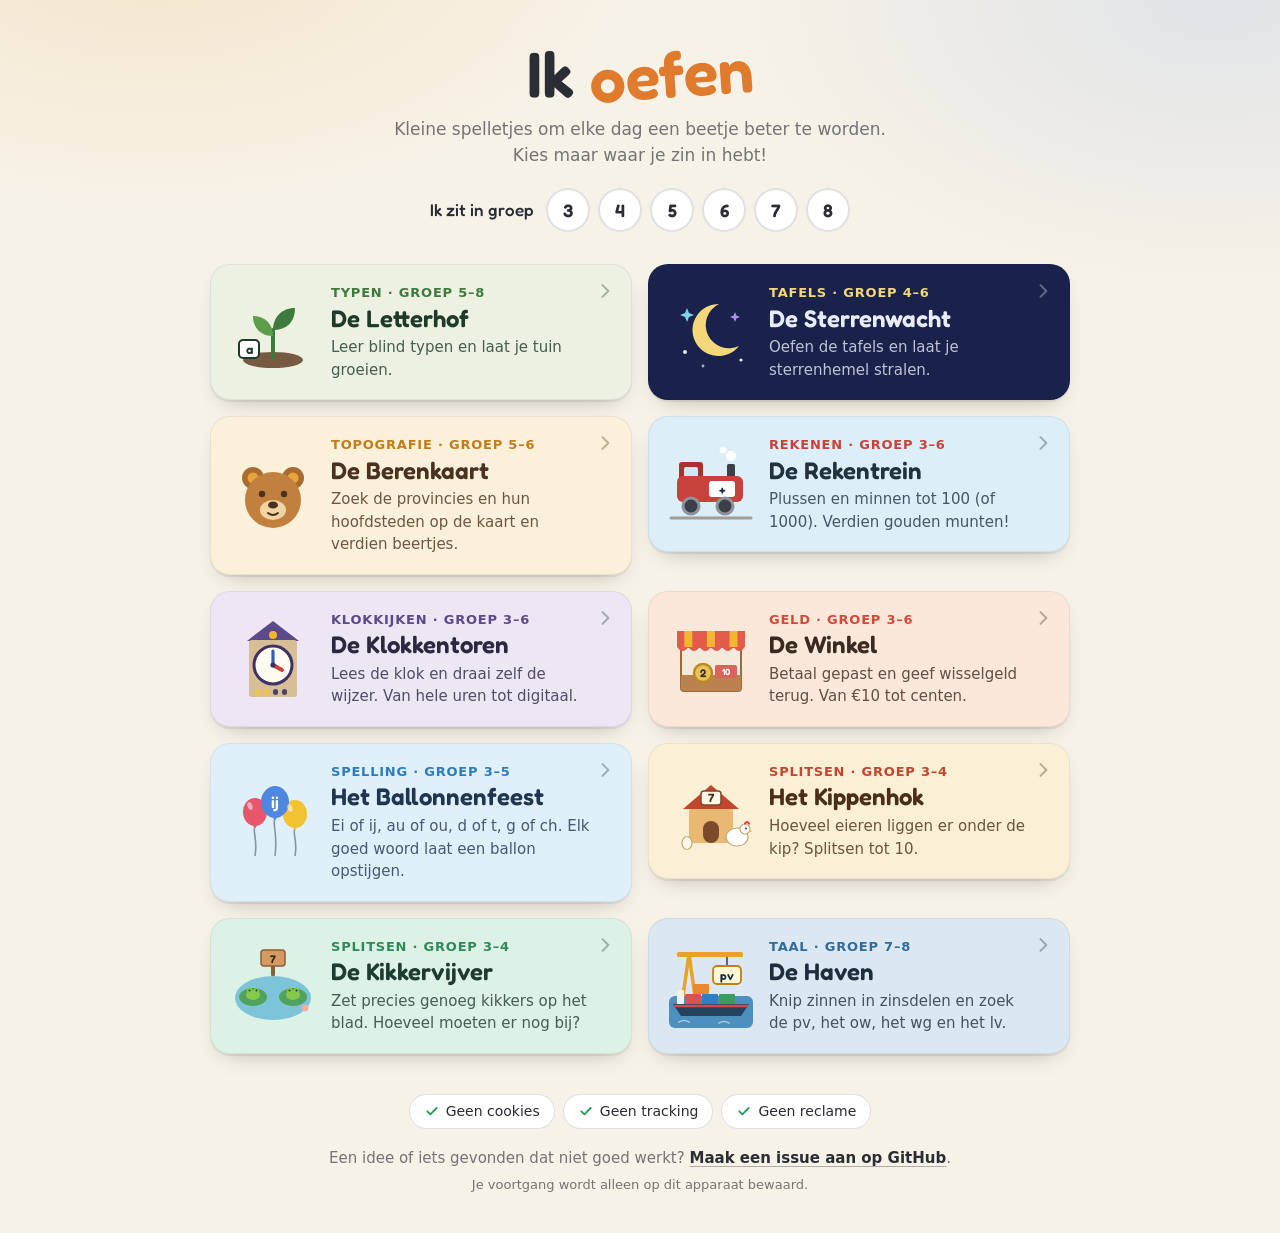
==== commit 70f4d20f: "De Haven: nieuw spel om zinsdelen te oefenen (pv, ow, knippen, wg, lv) Gebouwd door de dagelijkse wo" ====
--- a/index.html
+++ b/index.html
@@ -5,13 +5,13 @@
 <link rel="icon" href="/favicon.svg" type="image/svg+xml">
 <link rel="apple-touch-icon" href="/apple-touch-icon.png">
 <title>Ik oefen — gratis oefenspelletjes voor de basisschool</title>
-<meta name="description" content="Gratis oefenspelletjes voor de basisschool: rekenen, splitsen, tafels, klokkijken, geld, spelling, typen, provincies en hoofdsteden. Geen cookies, geen tracking, geen reclame.">
+<meta name="description" content="Gratis oefenspelletjes voor de basisschool: rekenen, splitsen, tafels, klokkijken, geld, spelling, zinsdelen, typen, provincies en hoofdsteden. Geen cookies, geen tracking, geen reclame.">
 <link rel="canonical" href="https://ik-oefen.nl/">
 <meta property="og:type" content="website">
 <meta property="og:locale" content="nl_NL">
 <meta property="og:site_name" content="Ik oefen">
 <meta property="og:title" content="Ik oefen — gratis oefenspelletjes voor de basisschool">
-<meta property="og:description" content="Gratis oefenspelletjes voor de basisschool: rekenen, splitsen, tafels, klokkijken, geld, spelling, typen, provincies en hoofdsteden. Geen cookies, geen tracking, geen reclame.">
+<meta property="og:description" content="Gratis oefenspelletjes voor de basisschool: rekenen, splitsen, tafels, klokkijken, geld, spelling, zinsdelen, typen, provincies en hoofdsteden. Geen cookies, geen tracking, geen reclame.">
 <meta property="og:url" content="https://ik-oefen.nl/">
 <link rel="stylesheet" href="fonts/fredoka.css">
 <style>
@@ -84,6 +84,7 @@
   .ballonnenfeest{--bg:#DFF0FB;--fg:#1F3550;--accent:#2F7BBF}
   .kippenhok{--bg:#FBEFD6;--fg:#4A2E1A;--accent:#C2452D}
   .kikkervijver{--bg:#DDF2E6;--fg:#1D3B2E;--accent:#2E8B57}
+  .haven{--bg:#DCE8F1;--fg:#1E2E3D;--accent:#2F6C9C}
 
   footer{margin-top:40px;text-align:center;font-size:15px;color:var(--zacht)}
   .beloftes{display:flex;flex-wrap:wrap;justify-content:center;gap:8px;list-style:none;padding:0;margin:0 0 18px}
@@ -239,6 +240,24 @@
         <circle cx="74" cy="64" r="3.5" fill="#F4A6C0"/><circle cx="74" cy="64" r="1.4" fill="#F2C232"/>
       </svg>
       <div><span class="wat">Splitsen<span class="groep"> · groep 3–4</span></span><h2>De Kikkervijver</h2><p>Zet precies genoeg kikkers op het blad. Hoeveel moeten er nog bij?</p></div>
+      <svg class="pijl" viewBox="0 0 24 24" width="20" height="20" aria-hidden="true"><path d="M9 5l7 7-7 7" fill="none" stroke="currentColor" stroke-width="2.4" stroke-linecap="round" stroke-linejoin="round"/></svg>
+    </a></li>
+    <li><a class="spel haven" href="zinsdelen/" data-groep="7-8">
+      <svg viewBox="0 0 84 84" aria-hidden="true">
+        <rect x="0" y="52" width="84" height="32" rx="6" fill="#4D8FBF"/>
+        <path d="M14 52 L20 10 L26 52" fill="none" stroke="#E8A12B" stroke-width="3.5" stroke-linejoin="round"/>
+        <rect x="8" y="8" width="66" height="5" rx="1.5" fill="#E8A12B"/>
+        <path d="M58 13 V22" stroke="#3B4652" stroke-width="1.6"/>
+        <rect x="44" y="22" width="28" height="18" rx="4" fill="#FFF6DA" stroke="#C47F14" stroke-width="1.8"/>
+        <text x="58" y="35.5" text-anchor="middle" font-family="Fredoka,sans-serif" font-weight="600" font-size="12" fill="#1E2E3D">pv</text>
+        <rect x="16" y="50" width="16" height="10" rx="1" fill="#D9534F"/><rect x="33" y="50" width="16" height="10" rx="1" fill="#2F7FC1"/><rect x="50" y="50" width="16" height="10" rx="1" fill="#3A9D5D"/>
+        <rect x="24" y="40" width="16" height="10" rx="1" fill="#E8892B"/>
+        <rect x="8" y="46" width="7" height="14" rx="1" fill="#F4F1EA"/>
+        <path d="M4 60 H80 L72 72 H12 Z" fill="#24425E"/>
+        <path d="M5 62 H79" stroke="#D9484F" stroke-width="2.4"/>
+        <path d="M10 78 q5 -3 10 0 M50 79 q5 -3 10 0" stroke="rgba(255,255,255,.5)" stroke-width="1.6" fill="none" stroke-linecap="round"/>
+      </svg>
+      <div><span class="wat">Taal<span class="groep"> · groep 7–8</span></span><h2>De Haven</h2><p>Knip zinnen in zinsdelen en zoek de pv, het ow, het wg en het lv.</p></div>
       <svg class="pijl" viewBox="0 0 24 24" width="20" height="20" aria-hidden="true"><path d="M9 5l7 7-7 7" fill="none" stroke="currentColor" stroke-width="2.4" stroke-linecap="round" stroke-linejoin="round"/></svg>
     </a></li>
   </ul>
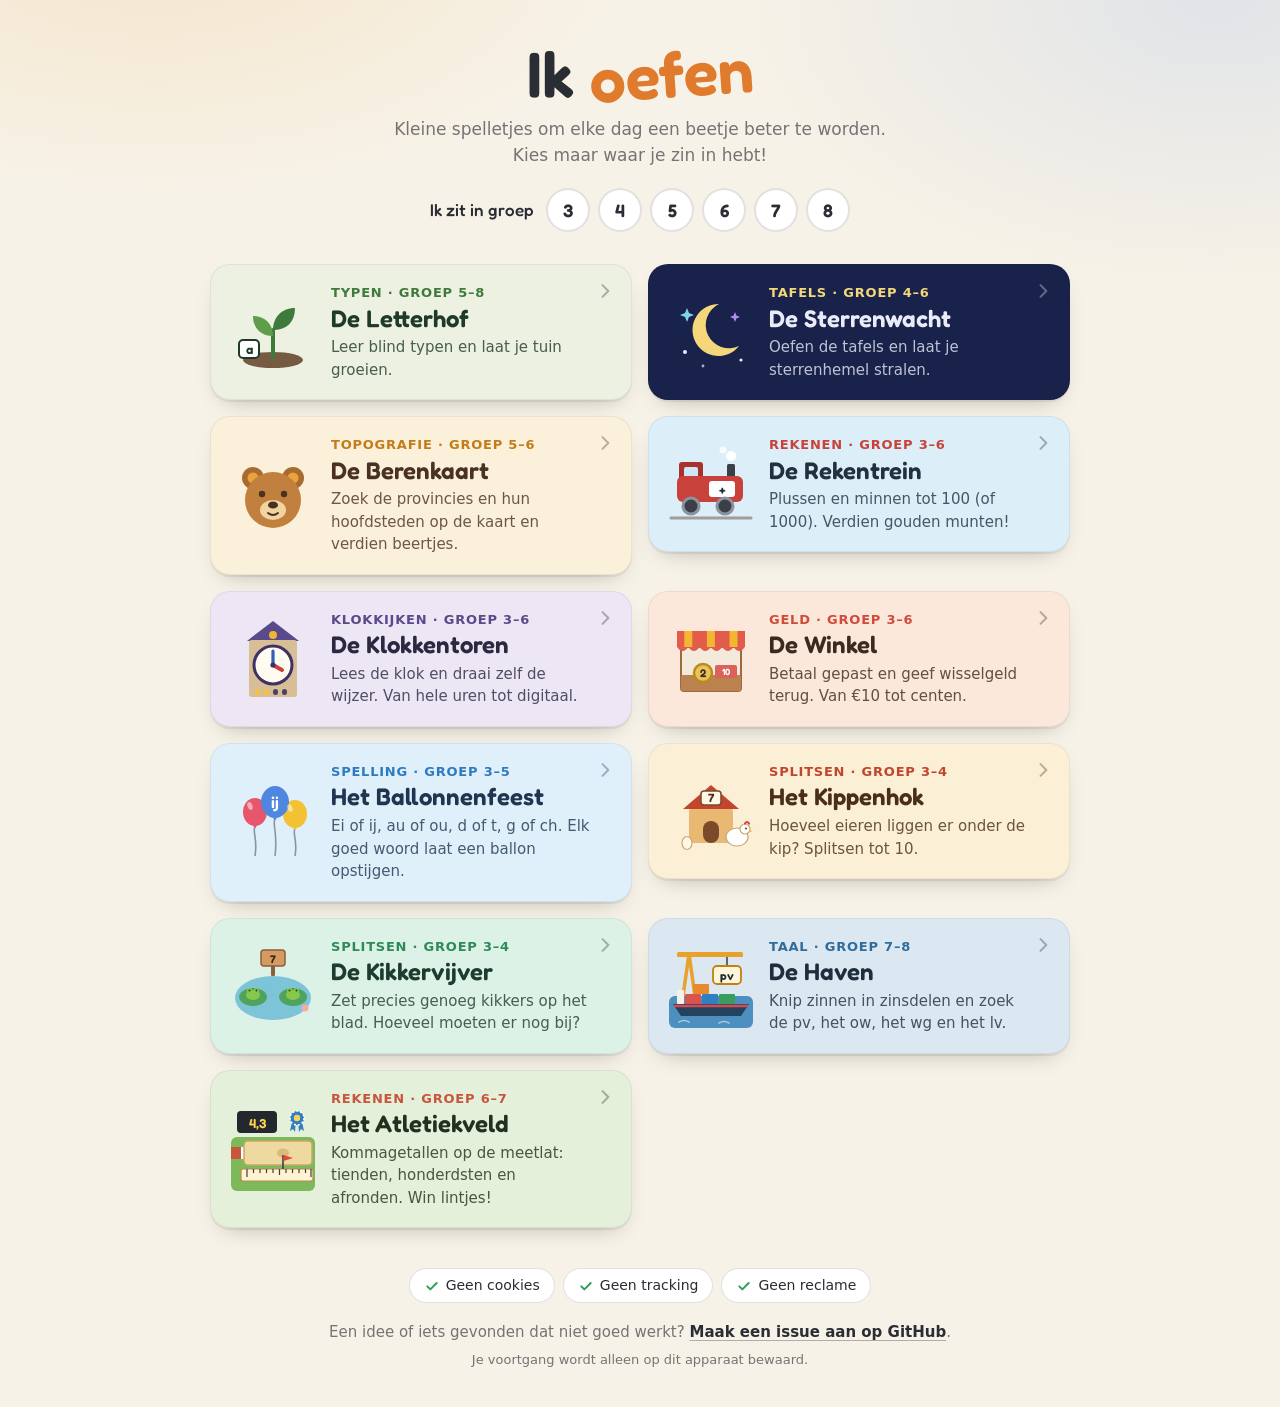
==== commit 8dfa6f22: "Het Atletiekveld: nieuw spel om kommagetallen te oefenen (halven, tienden, honderdsten, aflezen, afr" ====
--- a/index.html
+++ b/index.html
@@ -5,13 +5,13 @@
 <link rel="icon" href="/favicon.svg" type="image/svg+xml">
 <link rel="apple-touch-icon" href="/apple-touch-icon.png">
 <title>Ik oefen — gratis oefenspelletjes voor de basisschool</title>
-<meta name="description" content="Gratis oefenspelletjes voor de basisschool: rekenen, splitsen, tafels, klokkijken, geld, spelling, zinsdelen, typen, provincies en hoofdsteden. Geen cookies, geen tracking, geen reclame.">
+<meta name="description" content="Gratis oefenspelletjes voor de basisschool: rekenen, splitsen, tafels, kommagetallen, klokkijken, geld, spelling, zinsdelen, typen, provincies en hoofdsteden. Geen cookies, geen tracking, geen reclame.">
 <link rel="canonical" href="https://ik-oefen.nl/">
 <meta property="og:type" content="website">
 <meta property="og:locale" content="nl_NL">
 <meta property="og:site_name" content="Ik oefen">
 <meta property="og:title" content="Ik oefen — gratis oefenspelletjes voor de basisschool">
-<meta property="og:description" content="Gratis oefenspelletjes voor de basisschool: rekenen, splitsen, tafels, klokkijken, geld, spelling, zinsdelen, typen, provincies en hoofdsteden. Geen cookies, geen tracking, geen reclame.">
+<meta property="og:description" content="Gratis oefenspelletjes voor de basisschool: rekenen, splitsen, tafels, kommagetallen, klokkijken, geld, spelling, zinsdelen, typen, provincies en hoofdsteden. Geen cookies, geen tracking, geen reclame.">
 <meta property="og:url" content="https://ik-oefen.nl/">
 <link rel="stylesheet" href="fonts/fredoka.css">
 <style>
@@ -85,6 +85,7 @@
   .kippenhok{--bg:#FBEFD6;--fg:#4A2E1A;--accent:#C2452D}
   .kikkervijver{--bg:#DDF2E6;--fg:#1D3B2E;--accent:#2E8B57}
   .haven{--bg:#DCE8F1;--fg:#1E2E3D;--accent:#2F6C9C}
+  .atletiekveld{--bg:#E4F0DA;--fg:#23301F;--accent:#C9553D}
 
   footer{margin-top:40px;text-align:center;font-size:15px;color:var(--zacht)}
   .beloftes{display:flex;flex-wrap:wrap;justify-content:center;gap:8px;list-style:none;padding:0;margin:0 0 18px}
@@ -258,6 +259,23 @@
         <path d="M10 78 q5 -3 10 0 M50 79 q5 -3 10 0" stroke="rgba(255,255,255,.5)" stroke-width="1.6" fill="none" stroke-linecap="round"/>
       </svg>
       <div><span class="wat">Taal<span class="groep"> · groep 7–8</span></span><h2>De Haven</h2><p>Knip zinnen in zinsdelen en zoek de pv, het ow, het wg en het lv.</p></div>
+      <svg class="pijl" viewBox="0 0 24 24" width="20" height="20" aria-hidden="true"><path d="M9 5l7 7-7 7" fill="none" stroke="currentColor" stroke-width="2.4" stroke-linecap="round" stroke-linejoin="round"/></svg>
+    </a></li>
+    <li><a class="spel atletiekveld" href="kommagetallen/" data-groep="6-7">
+      <svg viewBox="0 0 84 84" aria-hidden="true">
+        <rect x="0" y="30" width="84" height="54" rx="6" fill="#7DB85A"/>
+        <rect x="0" y="40" width="12" height="12" fill="#C9553D"/><rect x="10" y="40" width="3" height="12" fill="#fff"/>
+        <rect x="13" y="34" width="68" height="24" rx="4" fill="#EED9A0" stroke="#C9A86A" stroke-width="1.5"/>
+        <ellipse cx="52" cy="46" rx="6" ry="4.5" fill="#D8BC78"/>
+        <rect x="10" y="62" width="72" height="12" rx="2" fill="#FFF3D1" stroke="#B98A4E" stroke-width="1.2"/>
+        <path d="M16 62 v8 M22.5 62 v4 M29 62 v4 M35.5 62 v4 M42 62 v4 M48.5 62 v6 M55 62 v4 M61.5 62 v4 M68 62 v4 M74.5 62 v4 M80 62 v8" stroke="#3A3F45" stroke-width="1.2"/>
+        <path d="M52 62 V48" stroke="#3A3F45" stroke-width="1.6"/><path d="M52.5 48 L62 51 L52.5 54 Z" fill="#E8463A"/>
+        <rect x="6" y="4" width="40" height="22" rx="4" fill="#23282F"/>
+        <text x="26" y="20.5" text-anchor="middle" font-family="Fredoka,sans-serif" font-weight="600" font-size="13" fill="#FFD34D">4,3</text>
+        <path d="M62 10 l-3 14 3 -2 2 3 1 -12 Z M70 10 l3 14 -3 -2 -2 3 -1 -12 Z" fill="#2F7FC1"/>
+        <circle cx="66" cy="11" r="7" fill="#2F7FC1" stroke="#fff" stroke-width="1.6" stroke-dasharray="2 2"/><circle cx="66" cy="11" r="3.2" fill="#F7D35C"/>
+      </svg>
+      <div><span class="wat">Rekenen<span class="groep"> · groep 6–7</span></span><h2>Het Atletiekveld</h2><p>Kommagetallen op de meetlat: tienden, honderdsten en afronden. Win lintjes!</p></div>
       <svg class="pijl" viewBox="0 0 24 24" width="20" height="20" aria-hidden="true"><path d="M9 5l7 7-7 7" fill="none" stroke="currentColor" stroke-width="2.4" stroke-linecap="round" stroke-linejoin="round"/></svg>
     </a></li>
   </ul>
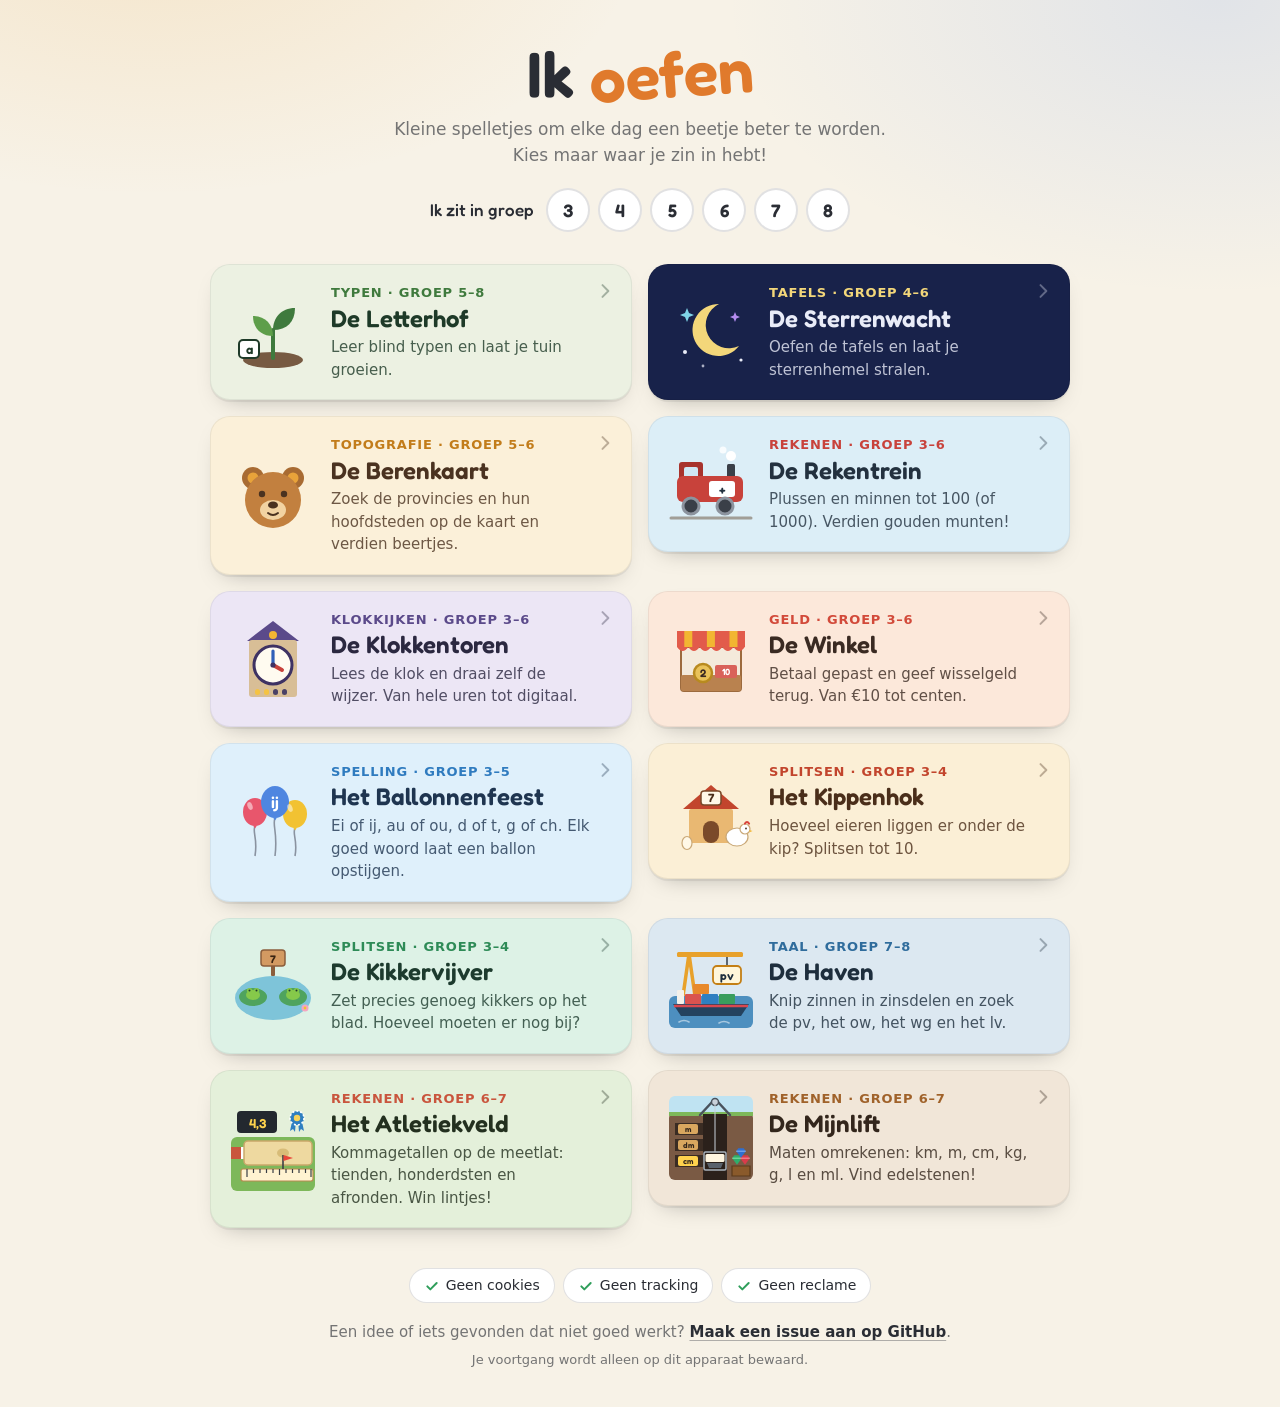
==== commit 9cf32d75: "De Mijnlift: nieuw spel om maten om te rekenen (m en cm, hele trap, gewicht, inhoud, met komma) Gebo" ====
--- a/index.html
+++ b/index.html
@@ -5,13 +5,13 @@
 <link rel="icon" href="/favicon.svg" type="image/svg+xml">
 <link rel="apple-touch-icon" href="/apple-touch-icon.png">
 <title>Ik oefen — gratis oefenspelletjes voor de basisschool</title>
-<meta name="description" content="Gratis oefenspelletjes voor de basisschool: rekenen, splitsen, tafels, kommagetallen, klokkijken, geld, spelling, zinsdelen, typen, provincies en hoofdsteden. Geen cookies, geen tracking, geen reclame.">
+<meta name="description" content="Gratis oefenspelletjes voor de basisschool: rekenen, splitsen, tafels, kommagetallen, maten, klokkijken, geld, spelling, zinsdelen, typen, provincies en hoofdsteden. Geen cookies, geen tracking, geen reclame.">
 <link rel="canonical" href="https://ik-oefen.nl/">
 <meta property="og:type" content="website">
 <meta property="og:locale" content="nl_NL">
 <meta property="og:site_name" content="Ik oefen">
 <meta property="og:title" content="Ik oefen — gratis oefenspelletjes voor de basisschool">
-<meta property="og:description" content="Gratis oefenspelletjes voor de basisschool: rekenen, splitsen, tafels, kommagetallen, klokkijken, geld, spelling, zinsdelen, typen, provincies en hoofdsteden. Geen cookies, geen tracking, geen reclame.">
+<meta property="og:description" content="Gratis oefenspelletjes voor de basisschool: rekenen, splitsen, tafels, kommagetallen, maten, klokkijken, geld, spelling, zinsdelen, typen, provincies en hoofdsteden. Geen cookies, geen tracking, geen reclame.">
 <meta property="og:url" content="https://ik-oefen.nl/">
 <link rel="stylesheet" href="fonts/fredoka.css">
 <style>
@@ -86,6 +86,7 @@
   .kikkervijver{--bg:#DDF2E6;--fg:#1D3B2E;--accent:#2E8B57}
   .haven{--bg:#DCE8F1;--fg:#1E2E3D;--accent:#2F6C9C}
   .atletiekveld{--bg:#E4F0DA;--fg:#23301F;--accent:#C9553D}
+  .mijnlift{--bg:#F1E6D8;--fg:#33261C;--accent:#A0622A}
 
   footer{margin-top:40px;text-align:center;font-size:15px;color:var(--zacht)}
   .beloftes{display:flex;flex-wrap:wrap;justify-content:center;gap:8px;list-style:none;padding:0;margin:0 0 18px}
@@ -276,6 +277,30 @@
         <circle cx="66" cy="11" r="7" fill="#2F7FC1" stroke="#fff" stroke-width="1.6" stroke-dasharray="2 2"/><circle cx="66" cy="11" r="3.2" fill="#F7D35C"/>
       </svg>
       <div><span class="wat">Rekenen<span class="groep"> · groep 6–7</span></span><h2>Het Atletiekveld</h2><p>Kommagetallen op de meetlat: tienden, honderdsten en afronden. Win lintjes!</p></div>
+      <svg class="pijl" viewBox="0 0 24 24" width="20" height="20" aria-hidden="true"><path d="M9 5l7 7-7 7" fill="none" stroke="currentColor" stroke-width="2.4" stroke-linecap="round" stroke-linejoin="round"/></svg>
+    </a></li>
+    <li><a class="spel mijnlift" href="maten/" data-groep="6-7">
+      <svg viewBox="0 0 84 84" aria-hidden="true">
+        <rect x="0" y="0" width="84" height="20" rx="6" fill="#BFE3F2"/>
+        <rect x="0" y="16" width="84" height="68" rx="6" fill="#7A5A44"/>
+        <rect x="0" y="16" width="84" height="4" fill="#7DB85A"/>
+        <rect x="34" y="18" width="24" height="66" fill="#2B211B"/>
+        <path d="M31 19 L44 5 M61 19 L48 5" stroke="#4A525C" stroke-width="2.5" stroke-linecap="round"/><circle cx="46" cy="6" r="3.5" fill="#C9D1DA" stroke="#4A525C" stroke-width="1.5"/>
+        <path d="M6 33 H34 M6 49 H34 M6 65 H34" stroke="#3A2C23" stroke-width="12"/>
+        <rect x="9" y="28" width="20" height="10" rx="2" fill="#D9A75F"/><rect x="9" y="44" width="20" height="10" rx="2" fill="#D9A75F"/><rect x="9" y="60" width="20" height="10" rx="2" fill="#FFD34D"/>
+        <text x="19" y="36" text-anchor="middle" font-family="Fredoka,sans-serif" font-weight="600" font-size="8" fill="#33261C">m</text>
+        <text x="19" y="52" text-anchor="middle" font-family="Fredoka,sans-serif" font-weight="600" font-size="8" fill="#33261C">dm</text>
+        <text x="19" y="68" text-anchor="middle" font-family="Fredoka,sans-serif" font-weight="600" font-size="8" fill="#33261C">cm</text>
+        <path d="M46 6 V56" stroke="#C9D1DA" stroke-width="1"/>
+        <rect x="35" y="56" width="22" height="18" rx="1.5" fill="none" stroke="#A9B2BC" stroke-width="1.5"/>
+        <rect x="36.5" y="58" width="19" height="8" rx="1.5" fill="#FFF6E0"/>
+        <path d="M38 67 H54 L52 72 H40 Z" fill="#5A626C"/>
+        <path d="M63 70 h18 v10 h-18 Z" fill="#8A5A2B" stroke="#5A3A1C" stroke-width="1.2"/>
+        <g transform="translate(68 64) scale(.6)"><path d="M-8 -3 L-4.5 -8 H4.5 L8 -3 L0 8 Z" fill="#2FAE6B"/><path d="M-8 -3 H8" stroke="#8FE8B4" stroke-width="1.5"/></g>
+        <g transform="translate(76 64) scale(.6)"><path d="M-8 -3 L-4.5 -8 H4.5 L8 -3 L0 8 Z" fill="#D93B4A"/><path d="M-8 -3 H8" stroke="#F7A1A9" stroke-width="1.5"/></g>
+        <g transform="translate(72 57) scale(.6)"><path d="M-8 -3 L-4.5 -8 H4.5 L8 -3 L0 8 Z" fill="#2F6FD0"/><path d="M-8 -3 H8" stroke="#94BDF7" stroke-width="1.5"/></g>
+      </svg>
+      <div><span class="wat">Rekenen<span class="groep"> · groep 6–7</span></span><h2>De Mijnlift</h2><p>Maten omrekenen: km, m, cm, kg, g, l en ml. Vind edelstenen!</p></div>
       <svg class="pijl" viewBox="0 0 24 24" width="20" height="20" aria-hidden="true"><path d="M9 5l7 7-7 7" fill="none" stroke="currentColor" stroke-width="2.4" stroke-linecap="round" stroke-linejoin="round"/></svg>
     </a></li>
   </ul>
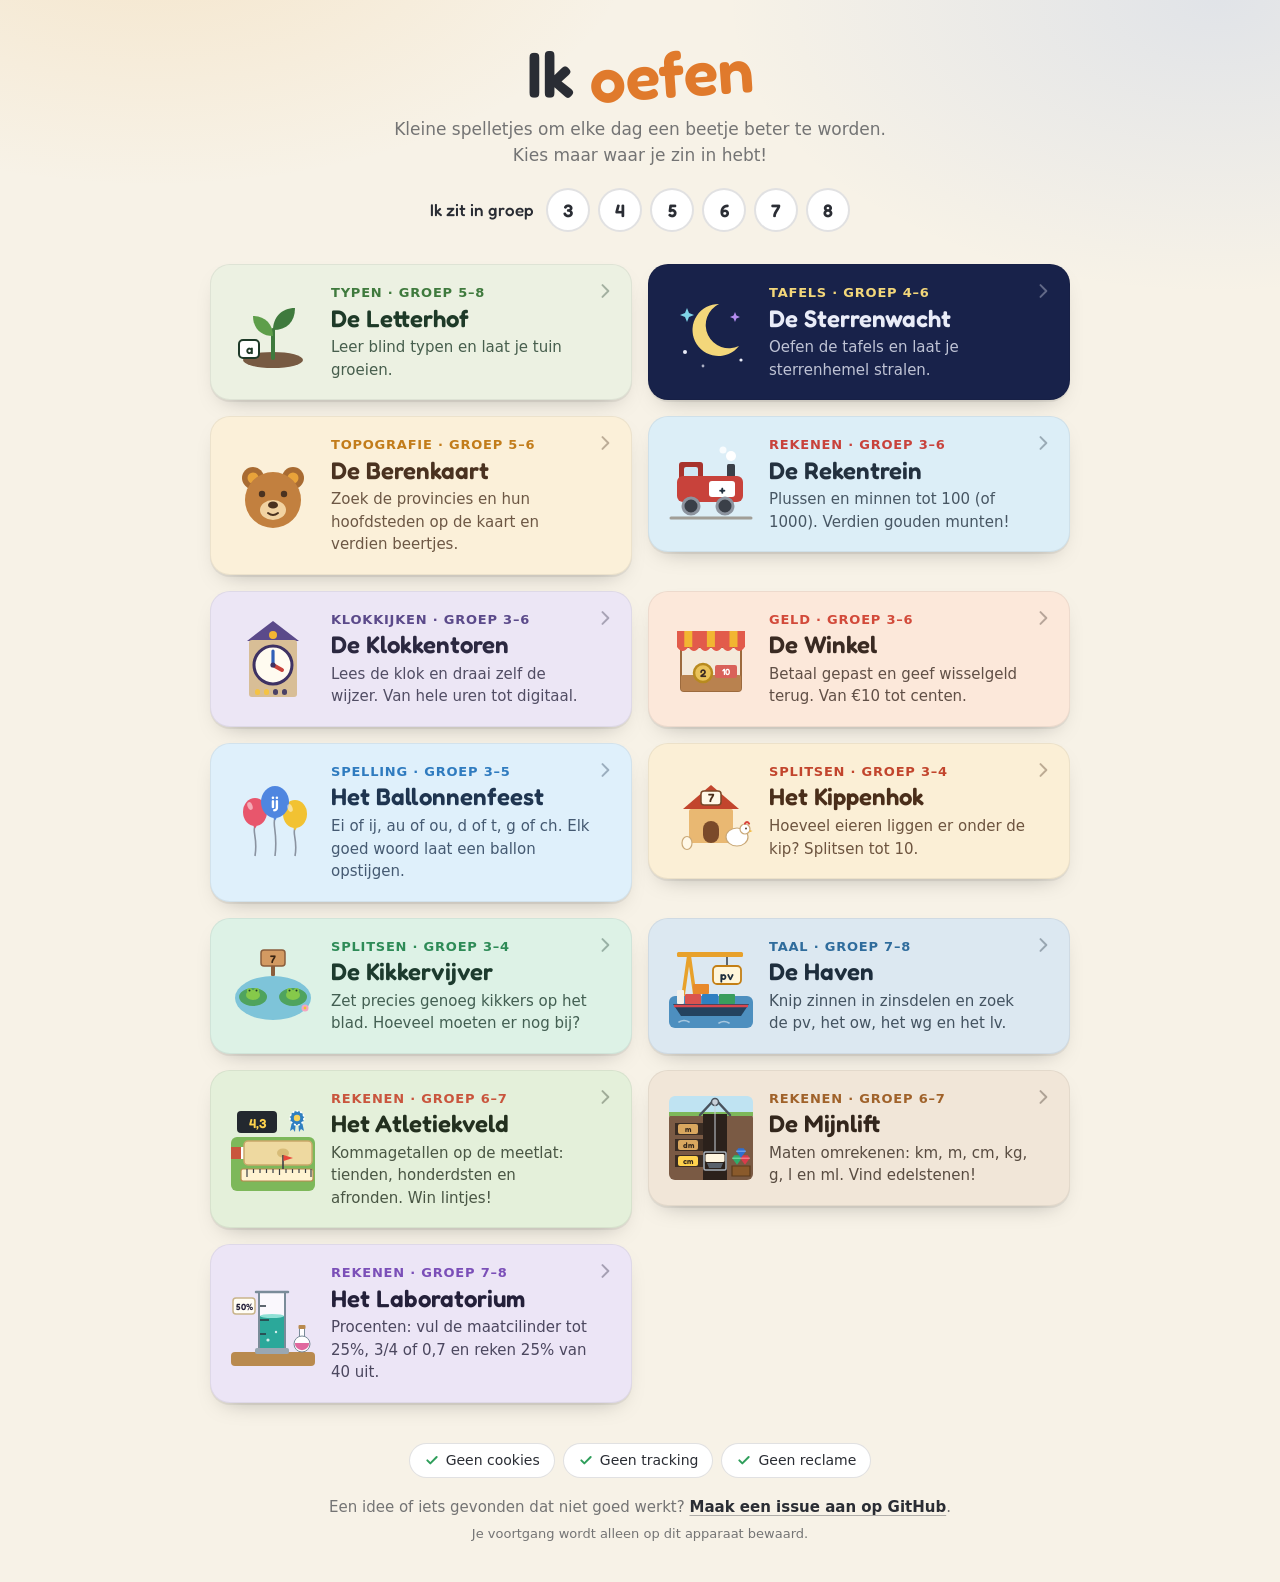
==== commit 3392be67: "Het Laboratorium: nieuw spel om procenten te oefenen (half en kwart, tientallen, schatten, van een a" ====
--- a/index.html
+++ b/index.html
@@ -5,13 +5,13 @@
 <link rel="icon" href="/favicon.svg" type="image/svg+xml">
 <link rel="apple-touch-icon" href="/apple-touch-icon.png">
 <title>Ik oefen — gratis oefenspelletjes voor de basisschool</title>
-<meta name="description" content="Gratis oefenspelletjes voor de basisschool: rekenen, splitsen, tafels, kommagetallen, maten, klokkijken, geld, spelling, zinsdelen, typen, provincies en hoofdsteden. Geen cookies, geen tracking, geen reclame.">
+<meta name="description" content="Gratis oefenspelletjes voor de basisschool: rekenen, splitsen, tafels, kommagetallen, procenten, maten, klokkijken, geld, spelling, zinsdelen, typen, provincies en hoofdsteden. Geen cookies, geen tracking, geen reclame.">
 <link rel="canonical" href="https://ik-oefen.nl/">
 <meta property="og:type" content="website">
 <meta property="og:locale" content="nl_NL">
 <meta property="og:site_name" content="Ik oefen">
 <meta property="og:title" content="Ik oefen — gratis oefenspelletjes voor de basisschool">
-<meta property="og:description" content="Gratis oefenspelletjes voor de basisschool: rekenen, splitsen, tafels, kommagetallen, maten, klokkijken, geld, spelling, zinsdelen, typen, provincies en hoofdsteden. Geen cookies, geen tracking, geen reclame.">
+<meta property="og:description" content="Gratis oefenspelletjes voor de basisschool: rekenen, splitsen, tafels, kommagetallen, procenten, maten, klokkijken, geld, spelling, zinsdelen, typen, provincies en hoofdsteden. Geen cookies, geen tracking, geen reclame.">
 <meta property="og:url" content="https://ik-oefen.nl/">
 <link rel="stylesheet" href="fonts/fredoka.css">
 <style>
@@ -87,6 +87,7 @@
   .haven{--bg:#DCE8F1;--fg:#1E2E3D;--accent:#2F6C9C}
   .atletiekveld{--bg:#E4F0DA;--fg:#23301F;--accent:#C9553D}
   .mijnlift{--bg:#F1E6D8;--fg:#33261C;--accent:#A0622A}
+  .laboratorium{--bg:#ECE5F6;--fg:#24203A;--accent:#7B4FB8}
 
   footer{margin-top:40px;text-align:center;font-size:15px;color:var(--zacht)}
   .beloftes{display:flex;flex-wrap:wrap;justify-content:center;gap:8px;list-style:none;padding:0;margin:0 0 18px}
@@ -303,6 +304,24 @@
       <div><span class="wat">Rekenen<span class="groep"> · groep 6–7</span></span><h2>De Mijnlift</h2><p>Maten omrekenen: km, m, cm, kg, g, l en ml. Vind edelstenen!</p></div>
       <svg class="pijl" viewBox="0 0 24 24" width="20" height="20" aria-hidden="true"><path d="M9 5l7 7-7 7" fill="none" stroke="currentColor" stroke-width="2.4" stroke-linecap="round" stroke-linejoin="round"/></svg>
     </a></li>
+    <li><a class="spel laboratorium" href="procenten/" data-groep="7-8">
+      <svg viewBox="0 0 84 84" aria-hidden="true">
+        <rect x="0" y="70" width="84" height="14" rx="4" fill="#B98A4E"/>
+        <rect x="24" y="66" width="34" height="6" rx="2" fill="#9AA7B2"/>
+        <rect x="29" y="10" width="24" height="56" fill="rgba(255,255,255,.75)"/>
+        <rect x="29" y="34" width="24" height="32" fill="#2BA89A"/>
+        <ellipse cx="41" cy="34" rx="12" ry="2" fill="#8FE0D6"/>
+        <path d="M28 10 V66 M54 10 V66" stroke="#7A8C99" stroke-width="2"/>
+        <path d="M25 10 H57" stroke="#7A8C99" stroke-width="2.5" stroke-linecap="round"/>
+        <path d="M29 24 h6 M29 38 h9 M29 52 h6" stroke="#2A3640" stroke-width="1.5"/>
+        <circle cx="37" cy="58" r="1.6" fill="#fff" opacity=".8"/><circle cx="45" cy="50" r="1.2" fill="#fff" opacity=".8"/>
+        <rect x="2" y="16" width="22" height="16" rx="3" fill="#FFFDF5" stroke="#C9B48A" stroke-width="1.5"/>
+        <text x="13" y="28" text-anchor="middle" font-family="Fredoka,sans-serif" font-weight="600" font-size="9" fill="#24203A">50%</text>
+        <g transform="translate(71 70)"><rect x="-2.5" y="-24" width="5" height="9" fill="#fff" stroke="#7A8C99" stroke-width="1"/><circle cy="-8" r="8" fill="#fff" stroke="#7A8C99" stroke-width="1"/><path d="M-7.2 -9 A7.2 7.2 0 1 0 7.2 -9 Z" fill="#E0699E"/><rect x="-3.5" y="-27" width="7" height="4" rx="1" fill="#B98A4E"/></g>
+      </svg>
+      <div><span class="wat">Rekenen<span class="groep"> · groep 7–8</span></span><h2>Het Laboratorium</h2><p>Procenten: vul de maatcilinder tot 25%, 3/4 of 0,7 en reken 25% van 40 uit.</p></div>
+      <svg class="pijl" viewBox="0 0 24 24" width="20" height="20" aria-hidden="true"><path d="M9 5l7 7-7 7" fill="none" stroke="currentColor" stroke-width="2.4" stroke-linecap="round" stroke-linejoin="round"/></svg>
+    </a></li>
   </ul>
 
   <footer>
